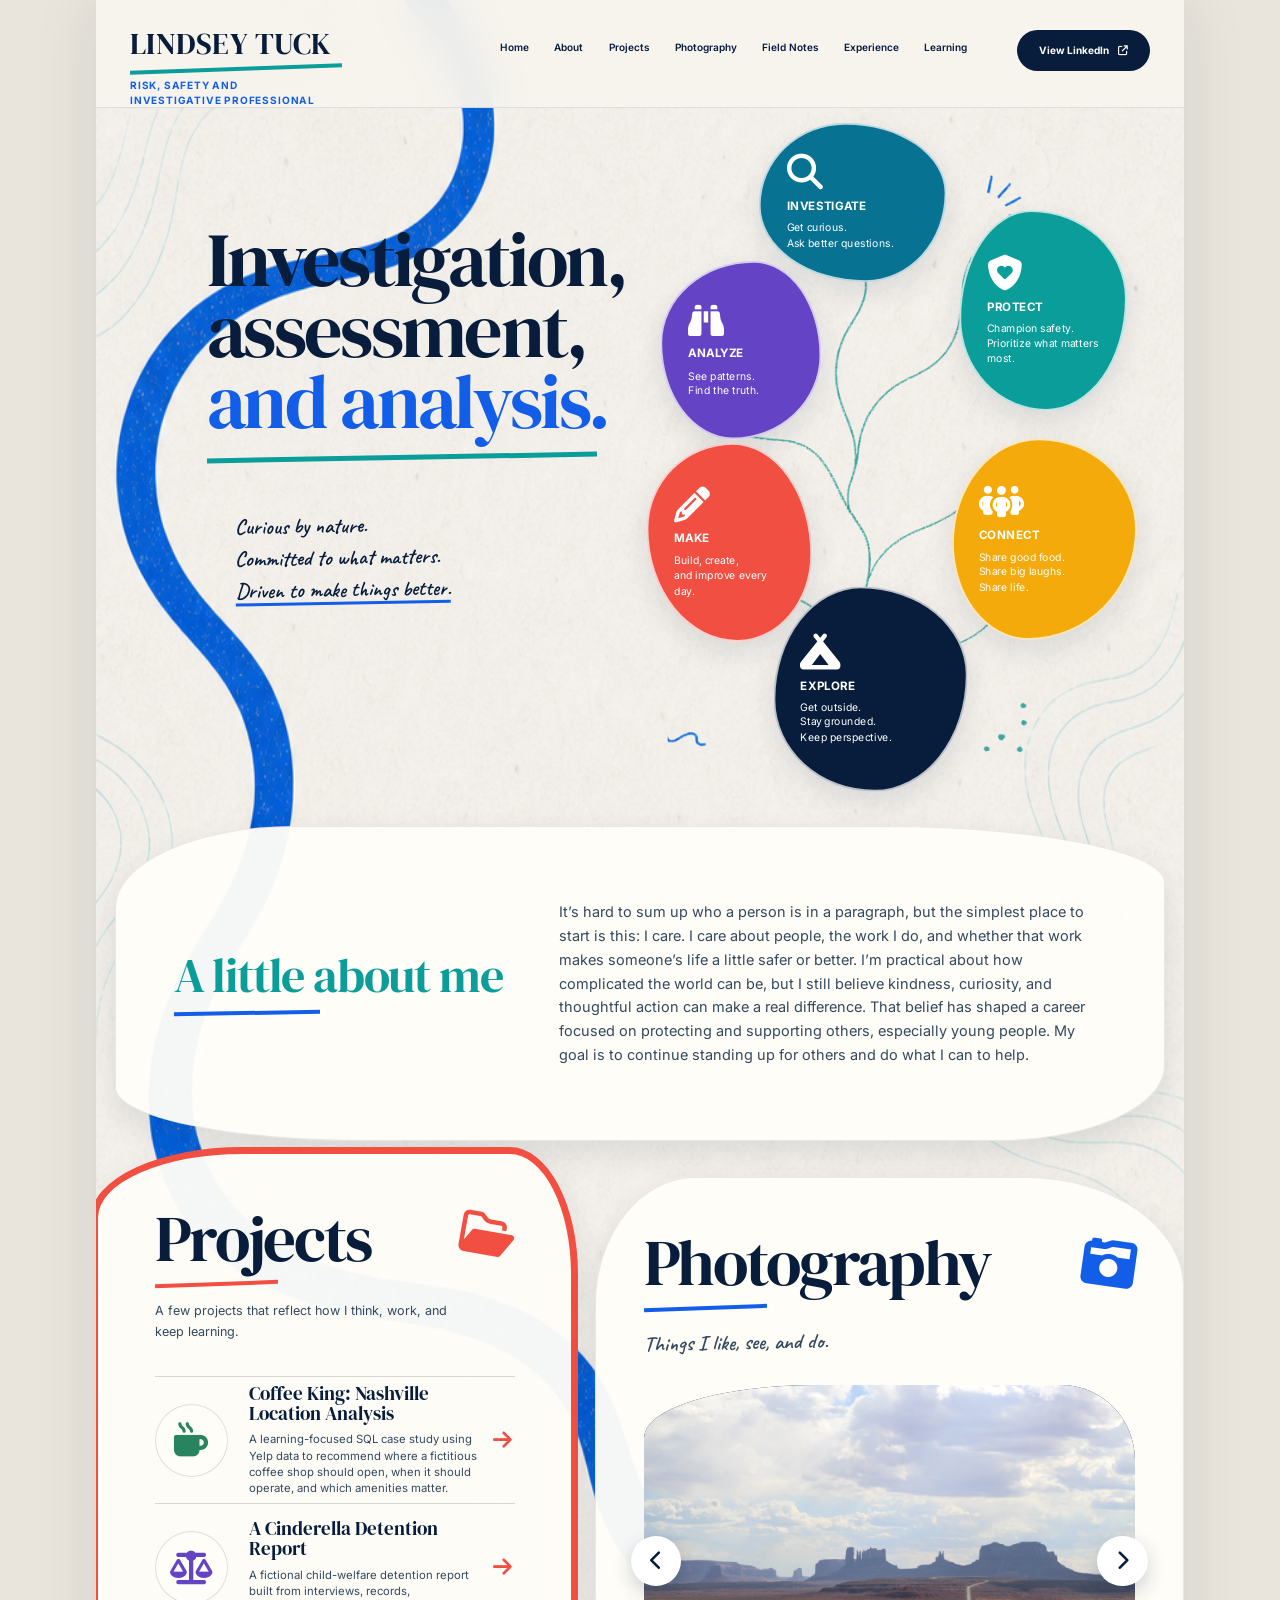
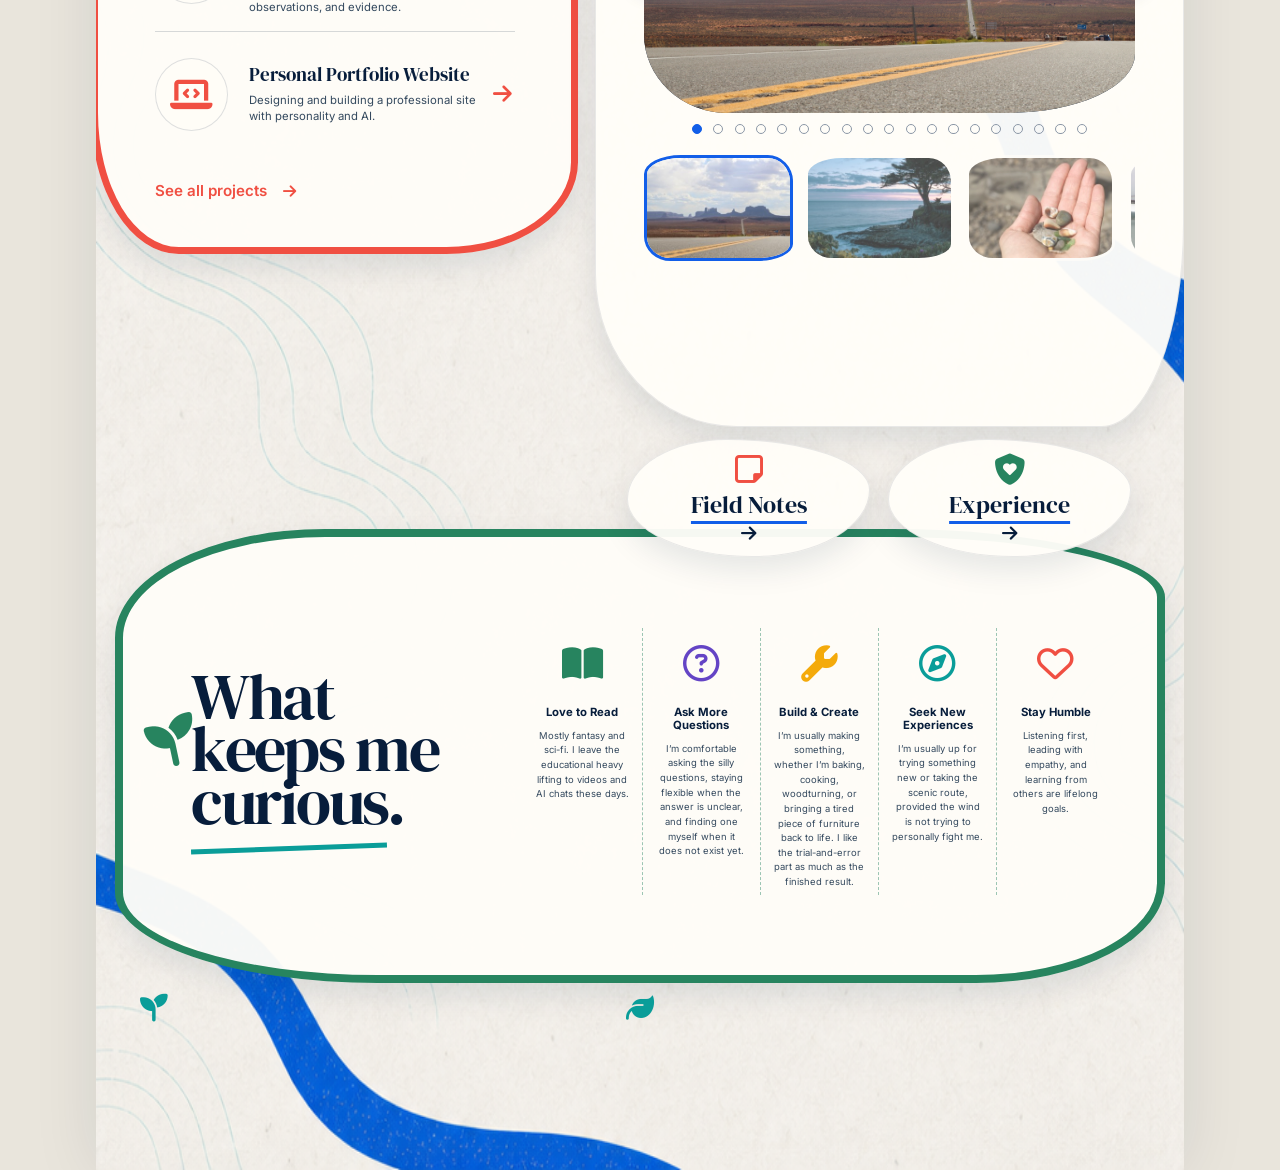
==== index.html @ 2c92e0b1 "Refine portfolio positioning and Coffee King case study" ====
<!doctype html>
<html lang="en">
  <head>
    <meta charset="UTF-8" />
    <meta name="viewport" content="width=device-width, initial-scale=1.0" />
    <meta
      name="description"
      content="Lindsey Tuck is a risk, safety, and investigative professional working where careful questions, human context, and practical problem solving meet."
    />
    <meta name="theme-color" content="#f7f4ed" />
    <title>Lindsey Tuck | Risk, Safety &amp; Investigation</title>
    <link rel="icon" href="assets/favicon.svg" type="image/svg+xml" />
    <link rel="preconnect" href="https://fonts.googleapis.com" />
    <link rel="preconnect" href="https://fonts.gstatic.com" crossorigin />
    <link
      href="https://fonts.googleapis.com/css2?family=Caveat:wght@500;600&amp;family=DM+Serif+Display:ital@0;1&amp;family=Inter:wght@400;500;600;700&amp;display=swap"
      rel="stylesheet"
    />
    <link
      rel="stylesheet"
      href="https://cdnjs.cloudflare.com/ajax/libs/font-awesome/6.7.2/css/all.min.css"
      referrerpolicy="no-referrer"
    />
    <link rel="stylesheet" href="styles.css?v=20260810-1" />
    <script src="articles.js?v=20260805-2" defer></script>
    <script src="script.js?v=20260805-2" defer></script>
  </head>
  <body>
    <a class="skip-link" href="#main-content">Skip to content</a>

    <div class="portfolio-canvas">
      <header class="site-header">
        <a class="brand" href="#top" aria-label="Lindsey Tuck, home">
          <span class="brand__name">Lindsey Tuck</span>
          <span class="brand__role">Risk, Safety and<br />Investigative Professional</span>
        </a>

        <button
          class="menu-toggle"
          type="button"
          aria-expanded="false"
          aria-controls="site-nav"
        >
          <span>Menu</span>
          <i class="fa-solid fa-bars" aria-hidden="true"></i>
        </button>

        <nav id="site-nav" class="site-nav" aria-label="Primary navigation">
          <a href="#top">Home</a>
          <a href="#about">About</a>
          <a href="#projects">Projects</a>
          <a href="#photography">Photography</a>
          <a href="field-notes.html">Field Notes</a>
          <a href="experience.html">Experience</a>
          <a href="#learning">Learning</a>
        </nav>

        <a
          class="linkedin-button linkedin-button--header"
          href="https://www.linkedin.com/in/lindsey-tuck"
          target="_blank"
          rel="noreferrer"
        >
          View LinkedIn
          <i class="fa-solid fa-arrow-up-right-from-square" aria-hidden="true"></i>
        </a>
      </header>

      <main id="main-content">
        <section id="top" class="hero" aria-labelledby="hero-title">
          <div class="hero__intro reveal">
            <h1 id="hero-title">
              Investigation,<br />
              assessment,<br />
              <span>and analysis.</span>
            </h1>
            <ul class="hero__notes" aria-label="How I work">
              <li>Curious by nature.</li>
              <li>Committed to what matters.</li>
              <li>Driven to make things better.</li>
            </ul>
          </div>

          <div class="skill-map" aria-label="How Lindsey approaches her work">
            <article class="skill-bubble skill-bubble--investigate">
              <i class="fa-solid fa-magnifying-glass" aria-hidden="true"></i>
              <div>
                <h2>Investigate</h2>
                <p>Get curious.<br />Ask better questions.</p>
              </div>
            </article>
            <article class="skill-bubble skill-bubble--analyze">
              <i class="fa-solid fa-binoculars" aria-hidden="true"></i>
              <div>
                <h2>Analyze</h2>
                <p>See patterns.<br />Find the truth.</p>
              </div>
            </article>
            <article class="skill-bubble skill-bubble--protect">
              <i class="fa-solid fa-shield-heart" aria-hidden="true"></i>
              <div>
                <h2>Protect</h2>
                <p>Champion safety.<br />Prioritize what matters most.</p>
              </div>
            </article>
            <article class="skill-bubble skill-bubble--make">
              <i class="fa-solid fa-pencil" aria-hidden="true"></i>
              <div>
                <h2>Make</h2>
                <p>Build, create,<br />and improve every day.</p>
              </div>
            </article>
            <article class="skill-bubble skill-bubble--connect">
              <i class="fa-solid fa-people-group" aria-hidden="true"></i>
              <div>
                <h2>Connect</h2>
                <p>Share good food.<br />Share big laughs.<br />Share life.</p>
              </div>
            </article>
            <article class="skill-bubble skill-bubble--explore">
              <i class="fa-solid fa-campground" aria-hidden="true"></i>
              <div>
                <h2>Explore</h2>
                <p>Get outside.<br />Stay grounded.<br />Keep perspective.</p>
              </div>
            </article>
          </div>
        </section>

        <section id="about" class="paper-card about-card reveal" aria-labelledby="about-title">
          <div class="about-card__heading">
            <h2 id="about-title">A little about me</h2>
          </div>
          <div class="about-card__copy">
            <p>
              It’s hard to sum up who a person is in a paragraph, but the simplest
              place to start is this: I care. I care about people, the work I
              do, and whether that work makes someone’s life a little safer or better.
              I’m practical about how complicated the world can be, but I still
              believe kindness, curiosity, and thoughtful action can make a real
              difference. That belief has shaped a career focused on protecting and
              supporting others, especially young people. My goal is to continue
              standing up for others and do what I can to help.
            </p>
          </div>
        </section>

        <section class="content-current" aria-label="Selected work and interests">
          <article id="projects" class="paper-card field-notes reveal">
            <div class="section-heading section-heading--notes">
              <div>
                <h2><a class="section-heading__link" href="projects.html">Projects</a></h2>
                <p>A few projects that reflect how I think, work, and keep learning.</p>
              </div>
              <i class="fa-regular fa-folder-open" aria-hidden="true"></i>
            </div>
            <div id="article-list" class="article-list" aria-live="polite"></div>
            <div id="article-empty" class="article-empty">
              <p>The first project is taking shape.</p>
            </div>
            <a class="field-notes__link field-notes__link--projects" href="projects.html">
              See all projects
              <i class="fa-solid fa-arrow-right" aria-hidden="true"></i>
            </a>
          </article>

          <article id="photography" class="paper-card photography reveal">
            <div class="section-heading section-heading--photo">
              <div>
                <h2>Photography</h2>
                <p>Things I like, see, and do.</p>
              </div>
              <i class="fa-solid fa-camera-retro" aria-hidden="true"></i>
            </div>

            <div class="carousel" aria-label="Photography carousel">
              <div class="carousel__viewport">
                <figure class="carousel__slide is-active">
                  <img
                    class="photo-tone"
                    src="assets/photo-monument-valley-road.jpg"
                    data-thumbnail="assets/thumbnails/photo-monument-valley-road.jpg"
                    alt="A highway stretching toward the rock formations of Monument Valley"
                    width="2400"
                    height="1600"
                    loading="lazy"
                    decoding="async"
                  />
                  <figcaption>The long way toward Monument Valley.</figcaption>
                </figure>
                <figure class="carousel__slide">
                  <img
                    class="photo-tone"
                    data-src="assets/photo-coastal-tree-twilight.jpg"
                    data-thumbnail="assets/thumbnails/photo-coastal-tree-twilight.jpg"
                    alt="A windswept tree above the ocean at twilight"
                    width="2114"
                    height="1409"
                    loading="lazy"
                    decoding="async"
                  />
                  <figcaption>Twilight doing the most.</figcaption>
                </figure>
                <figure class="carousel__slide">
                  <img
                    class="photo-tone"
                    data-src="assets/photo-beach-finds.jpg"
                    data-thumbnail="assets/thumbnails/photo-beach-finds.jpg"
                    alt="A hand holding small shells, smooth stones, and green sea glass"
                    width="2400"
                    height="1599"
                    loading="lazy"
                    decoding="async"
                  />
                  <figcaption>Small things worth bringing home.</figcaption>
                </figure>
                <figure class="carousel__slide">
                  <img
                    class="photo-tone"
                    data-src="assets/photo-golden-gate-swing.jpg"
                    data-thumbnail="assets/thumbnails/photo-golden-gate-swing.jpg"
                    alt="A person on a rope swing in front of the Golden Gate Bridge in the fog"
                    width="4752"
                    height="3168"
                    loading="lazy"
                    decoding="async"
                  />
                  <figcaption>A swing with a very good view.</figcaption>
                </figure>
                <figure class="carousel__slide">
                  <img
                    class="photo-tone"
                    data-src="assets/photo-strawberry-harvest.jpg"
                    data-thumbnail="assets/thumbnails/photo-strawberry-harvest.jpg"
                    alt="A person holding a full box of freshly picked red strawberries"
                    width="2400"
                    height="1600"
                    loading="lazy"
                    decoding="async"
                  />
                  <figcaption>A very good day for strawberries.</figcaption>
                </figure>
                <figure class="carousel__slide">
                  <img
                    class="photo-tone"
                    data-src="assets/photo-sunset-coastal-arch.jpg"
                    data-thumbnail="assets/thumbnails/photo-sunset-coastal-arch.jpg"
                    alt="A rocky arch on the coast silhouetted against a peach sunset"
                    width="1848"
                    height="1478"
                    loading="lazy"
                    decoding="async"
                  />
                  <figcaption>Last light at the edge of the water.</figcaption>
                </figure>
                <figure class="carousel__slide">
                  <img
                    class="photo-tone"
                    data-src="assets/photo-bryce-canyon.jpg"
                    data-thumbnail="assets/thumbnails/photo-bryce-canyon.jpg"
                    alt="A wide view across the layered hoodoos of Bryce Canyon"
                    width="2400"
                    height="1600"
                    loading="lazy"
                    decoding="async"
                  />
                  <figcaption>A landscape shaped one layer at a time.</figcaption>
                </figure>
                <figure class="carousel__slide">
                  <img
                    class="photo-tone"
                    data-src="assets/photo-glowing-pebbled-shore.jpg"
                    data-thumbnail="assets/thumbnails/photo-glowing-pebbled-shore.jpg"
                    alt="Pebbles reflecting warm light below a rolling ocean wave"
                    width="3224"
                    height="2149"
                    loading="lazy"
                    decoding="async"
                  />
                  <figcaption>Small details, good light.</figcaption>
                </figure>
                <figure class="carousel__slide">
                  <img
                    class="photo-tone"
                    data-src="assets/photo-ocean-swing.jpg"
                    data-thumbnail="assets/thumbnails/photo-ocean-swing.jpg"
                    alt="A colorful swing frame standing at the edge of a beach below rolling waves"
                    width="2400"
                    height="1599"
                    loading="lazy"
                    decoding="async"
                  />
                  <figcaption>Unexpected color at the water’s edge.</figcaption>
                </figure>
                <figure class="carousel__slide">
                  <img
                    class="photo-tone photo-tone--sunset"
                    data-src="assets/photo-moonlit-joshua-trees.jpg"
                    data-thumbnail="assets/thumbnails/photo-moonlit-joshua-trees.jpg"
                    alt="A full moon above Joshua trees in a purple evening sky"
                    width="2592"
                    height="1728"
                    loading="lazy"
                    decoding="async"
                  />
                  <figcaption>Moonrise in Joshua Tree.</figcaption>
                </figure>
                <figure class="carousel__slide">
                  <img
                    class="photo-tone photo-tone--sunset"
                    data-src="assets/photo-golden-gate-sunset.jpg"
                    data-thumbnail="assets/thumbnails/photo-golden-gate-sunset.jpg"
                    alt="The Golden Gate Bridge at sunset, framed by dark tree silhouettes"
                    width="2400"
                    height="1834"
                    loading="lazy"
                    decoding="async"
                  />
                  <figcaption>Golden light over the Bay.</figcaption>
                </figure>
                <figure class="carousel__slide">
                  <img
                    class="photo-tone"
                    data-src="assets/photo-joshua-tree-blue-sky.jpg"
                    data-thumbnail="assets/thumbnails/photo-joshua-tree-blue-sky.jpg"
                    alt="Joshua trees against a bright blue desert sky"
                    width="3593"
                    height="2695"
                    loading="lazy"
                    decoding="async"
                  />
                  <figcaption>Blue sky, crooked trees.</figcaption>
                </figure>
                <figure class="carousel__slide">
                  <img
                    class="photo-tone"
                    data-src="assets/photo-monument-valley-wildflowers.jpg"
                    data-thumbnail="assets/thumbnails/photo-monument-valley-wildflowers.jpg"
                    alt="Monument Valley rock formations framed by soft-focus wildflowers"
                    width="2400"
                    height="1600"
                    loading="lazy"
                    decoding="async"
                  />
                  <figcaption>A familiar view through a softer frame.</figcaption>
                </figure>
                <figure class="carousel__slide">
                  <img
                    class="photo-tone"
                    data-src="assets/photo-colorful-camp-interior.jpg"
                    data-thumbnail="assets/thumbnails/photo-colorful-camp-interior.jpg"
                    alt="A colorful camp interior with a bright red door, flowers, and painted furniture"
                    width="2592"
                    height="1728"
                    loading="lazy"
                    decoding="async"
                  />
                  <figcaption>Every room deserves a red door.</figcaption>
                </figure>
                <figure class="carousel__slide">
                  <img
                    class="photo-tone"
                    data-src="assets/photo-bryce-horseback.jpg"
                    data-thumbnail="assets/thumbnails/photo-bryce-horseback.jpg"
                    alt="Two riders on horseback traveling through Bryce Canyon"
                    width="3456"
                    height="2304"
                    loading="lazy"
                    decoding="async"
                  />
                  <figcaption>Taking the scenic route.</figcaption>
                </figure>
                <figure class="carousel__slide">
                  <img
                    class="photo-tone"
                    data-src="assets/photo-live-a-great-story.jpg"
                    data-thumbnail="assets/thumbnails/photo-live-a-great-story.jpg"
                    alt="A sign that reads Live a Great Story with colorful stacked sculptures in the distance"
                    width="3456"
                    height="2304"
                    loading="lazy"
                    decoding="async"
                  />
                  <figcaption>A gentle reminder.</figcaption>
                </figure>
                <figure class="carousel__slide">
                  <img
                    class="photo-tone"
                    data-src="assets/photo-quiet-coastal-cliffs.jpg"
                    data-thumbnail="assets/thumbnails/photo-quiet-coastal-cliffs.jpg"
                    alt="A weathered coastal cliff with a distant headland and beach"
                    width="3456"
                    height="2304"
                    loading="lazy"
                    decoding="async"
                  />
                  <figcaption>Somewhere past the next bend.</figcaption>
                </figure>
                <figure class="carousel__slide">
                  <img
                    class="photo-tone photo-tone--sunset"
                    data-src="assets/photo-sunlit-cholla.jpg"
                    data-thumbnail="assets/thumbnails/photo-sunlit-cholla.jpg"
                    alt="Cholla cacti glowing orange in the last desert light"
                    width="3456"
                    height="2304"
                    loading="lazy"
                    decoding="async"
                  />
                  <figcaption>Desert glow.</figcaption>
                </figure>
                <figure class="carousel__slide">
                  <img
                    class="photo-tone"
                    data-src="assets/photo-desert-lake-overlook.jpg"
                    data-thumbnail="assets/thumbnails/photo-desert-lake-overlook.jpg"
                    alt="A person looking out from a red desert shoreline over a calm lake"
                    width="3255"
                    height="2170"
                    loading="lazy"
                    decoding="async"
                  />
                  <figcaption>A little room to think.</figcaption>
                </figure>
              </div>
              <button
                class="carousel__button carousel__button--previous"
                type="button"
                aria-label="Previous photograph"
              >
                <i class="fa-solid fa-chevron-left" aria-hidden="true"></i>
              </button>
              <button
                class="carousel__button carousel__button--next"
                type="button"
                aria-label="Next photograph"
              >
                <i class="fa-solid fa-chevron-right" aria-hidden="true"></i>
              </button>
              <div class="carousel__dots" aria-label="Choose a photograph"></div>
              <div class="carousel__thumbs" aria-label="Photography previews"></div>
            </div>
          </article>

          <div class="quick-links reveal">
            <a id="field-notes" class="quick-card quick-card--projects" href="field-notes.html">
              <i class="fa-regular fa-note-sticky" aria-hidden="true"></i>
              <span>Field Notes</span>
              <i class="fa-solid fa-arrow-right" aria-hidden="true"></i>
            </a>
            <a id="experience" class="quick-card quick-card--capabilities" href="experience.html">
              <i class="fa-solid fa-shield-heart" aria-hidden="true"></i>
              <span>Experience</span>
              <i class="fa-solid fa-arrow-right" aria-hidden="true"></i>
            </a>
          </div>

        </section>

        <section id="learning" class="paper-card learning reveal" aria-labelledby="learning-title">
          <div class="learning__title">
            <i class="fa-solid fa-seedling" aria-hidden="true"></i>
            <h2 id="learning-title">What<br />keeps me<br />curious.</h2>
          </div>
          <div class="learning__items">
            <article>
            <i class="fa-solid fa-book-open" aria-hidden="true"></i>
            <h3>Love to Read</h3>
            <p>Mostly fantasy and sci-fi. I leave the educational heavy lifting to videos and AI chats these days.</p>
            </article>
            <article>
            <i class="fa-regular fa-circle-question" aria-hidden="true"></i>
            <h3>Ask More Questions</h3>
            <p>I’m comfortable asking the silly questions, staying flexible when the answer is unclear, and finding one myself when it does not exist yet.</p>
            </article>
            <article>
            <i class="fa-solid fa-wrench" aria-hidden="true"></i>
            <h3>Build &amp; Create</h3>
            <p>I’m usually making something, whether I’m baking, cooking, woodturning, or bringing a tired piece of furniture back to life. I like the trial-and-error part as much as the finished result.</p>
            </article>
            <article>
            <i class="fa-regular fa-compass" aria-hidden="true"></i>
            <h3>Seek New Experiences</h3>
            <p>I’m usually up for trying something new or taking the scenic route, provided the wind is not trying to personally fight me.</p>
            </article>
            <article>
            <i class="fa-regular fa-heart" aria-hidden="true"></i>
            <h3>Stay Humble</h3>
            <p>Listening first, leading with empathy, and learning from others are lifelong goals.</p>
            </article>
          </div>
        </section>

      </main>

      <footer class="site-footer">
        <span aria-hidden="true"><i class="fa-solid fa-seedling"></i></span>
        <nav aria-label="Footer navigation">
          <a href="#top">Home</a>
          <a href="field-notes.html">Field Notes</a>
          <a href="#photography">Photography</a>
          <a href="assets/resume-lindsey-tuck.pdf" target="_blank" rel="noreferrer">Résumé</a>
        </nav>
        <span aria-hidden="true"><i class="fa-solid fa-leaf"></i></span>
      </footer>
    </div>
  </body>
</html>
---- styles.css ----
:root {
  --ivory: #f7f4ed;
  --paper: rgba(255, 253, 248, 0.96);
  --ink: #071d3b;
  --muted: #34495e;
  --blue: #125ee8;
  --teal: #0a9d99;
  --green: #27845f;
  --coral: #f04f42;
  --marigold: #f4aa0b;
  --violet: #6444c5;
  --line: rgba(7, 29, 59, 0.16);
  --display: "DM Serif Display", Georgia, serif;
  --sans: "Inter", "Helvetica Neue", sans-serif;
  --hand: "Caveat", "Bradley Hand", cursive;
  --shadow: 0 10px 24px rgba(13, 38, 66, 0.1);
}

* {
  box-sizing: border-box;
}

html {
  scroll-behavior: smooth;
}

body {
  margin: 0;
  background: #e9e5dc;
  color: var(--ink);
  font-family: var(--sans);
  line-height: 1.45;
}

a {
  color: inherit;
  text-decoration-thickness: 1.5px;
  text-underline-offset: 0.28em;
}

button,
a {
  -webkit-tap-highlight-color: transparent;
}

button {
  font: inherit;
}

img {
  display: block;
  max-width: 100%;
}

.skip-link {
  position: fixed;
  top: 0.75rem;
  left: 0.75rem;
  z-index: 1000;
  padding: 0.7rem 1rem;
  background: var(--ink);
  color: white;
  transform: translateY(-160%);
}

.skip-link:focus {
  transform: translateY(0);
}

.portfolio-canvas {
  position: relative;
  width: min(100%, 864px);
  min-height: 2200px;
  height: auto;
  margin: 0 auto;
  overflow: clip;
  background-color: var(--ivory);
  background-image: url("assets/site-water-background.png");
  background-position: center top;
  background-repeat: no-repeat;
  background-size: 100% 100%;
  box-shadow: 0 0 48px rgba(7, 29, 59, 0.1);
  zoom: var(--canvas-zoom, 1);
}

.site-header {
  position: sticky;
  top: 0;
  z-index: 100;
  display: grid;
  height: 86px;
  grid-template-columns: 255px 1fr 106px;
  align-items: start;
  gap: 10px;
  padding: 24px 27px 0;
  border-bottom: 1px solid rgba(8, 35, 69, 0.1);
  background: rgba(247, 244, 237, 0.94);
  -webkit-backdrop-filter: blur(14px);
  backdrop-filter: blur(14px);
}

section[id],
article[id] {
  scroll-margin-top: 98px;
}

.brand {
  width: fit-content;
  text-decoration: none;
}

.brand__name {
  display: block;
  font-family: var(--display);
  font-size: 24px;
  letter-spacing: 0.015em;
  line-height: 0.92;
  text-transform: uppercase;
}

.brand__name::after {
  display: block;
  width: 168px;
  height: 3px;
  margin-top: 7px;
  background: var(--teal);
  content: "";
  transform: rotate(-2deg);
}

.brand__role {
  display: block;
  margin-top: 6px;
  color: var(--blue);
  font-size: 8px;
  font-weight: 700;
  letter-spacing: 0.08em;
  line-height: 1.5;
  text-transform: uppercase;
}

.site-nav {
  display: flex;
  justify-content: center;
  gap: 20px;
  padding-top: 8px;
}

.site-nav a {
  position: relative;
  font-size: 8px;
  font-weight: 600;
  text-decoration: none;
  white-space: nowrap;
}

.linkedin-button {
  display: inline-flex;
  min-height: 32px;
  align-items: center;
  justify-content: center;
  gap: 7px;
  padding: 8px 12px;
  border-radius: 999px;
  background: var(--ink);
  color: white;
  font-size: 8px;
  font-weight: 700;
  text-decoration: none;
  white-space: nowrap;
}

.linkedin-button:hover,
.linkedin-button:focus-visible {
  background: var(--blue);
}

.menu-toggle {
  display: none;
  align-items: center;
  gap: 0.55rem;
  border: 0;
  background: transparent;
  color: var(--ink);
  cursor: pointer;
  font-weight: 700;
}

.hero {
  display: grid;
  height: 570px;
  grid-template-columns: 340px 1fr;
  gap: 10px;
  padding: 0 35px 0 88px;
}

.hero__intro {
  padding-top: 92px;
}

.hero h1,
.section-heading h2,
.learning h2 {
  margin: 0;
  font-family: var(--display);
  font-weight: 400;
  letter-spacing: -0.035em;
}

.hero h1 {
  font-size: 60px;
  line-height: 0.94;
}

.hero h1 span {
  color: var(--blue);
}

.hero h1::after {
  display: block;
  width: 310px;
  height: 4px;
  margin-top: 14px;
  background: var(--teal);
  content: "";
  transform: rotate(-1deg);
}

.hero__notes {
  margin: 38px 0 0 22px;
  padding: 0;
  font-family: var(--hand);
  font-size: 17px;
  font-weight: 600;
  line-height: 1.5;
  list-style: none;
  transform: rotate(-1deg);
}

.hero__notes li:last-child {
  text-decoration: underline;
  text-decoration-color: var(--blue);
  text-decoration-thickness: 2px;
  text-underline-offset: 0.25em;
}

.skill-map {
  --connector-position: -55px 0;
  --connector-size: 390px 557px;
  position: relative;
  top: 28px;
  height: 560px;
  transform: scale(0.92);
  transform-origin: center top;
}

.skill-map::before {
  position: absolute;
  z-index: 0;
  inset: 0;
  background-image: url("assets/skill-connectors-investigate-transparent.png");
  background-position: var(--connector-position);
  background-repeat: no-repeat;
  background-size: var(--connector-size);
  content: "";
  pointer-events: none;
}

.skill-bubble {
  position: absolute;
  z-index: 1;
  display: flex;
  flex-direction: column;
  justify-content: center;
  padding: 22px;
  border: 2px solid rgba(255, 255, 255, 0.72);
  box-shadow: var(--shadow);
  color: white;
  transition: transform 180ms ease;
}

.skill-bubble:hover {
  z-index: 4;
  transform: translateY(-4px);
}

.skill-bubble i {
  margin-bottom: 7px;
  font-size: 31px;
}

.skill-bubble h2 {
  margin: 0;
  font-size: 10px;
  font-weight: 700;
  letter-spacing: 0.02em;
  text-transform: uppercase;
}

.skill-bubble p {
  margin: 5px 0 0;
  font-size: 9px;
  line-height: 1.45;
}

.skill-bubble--investigate {
  top: -18px;
  left: 79px;
  width: 162px;
  height: 137px;
  border-radius: 46% 54% 43% 57% / 52% 44% 56% 48%;
  background: #087292;
}

.skill-bubble--analyze {
  top: 101px;
  left: -6px;
  width: 139px;
  height: 154px;
  border-radius: 58% 42% 55% 45% / 46% 53% 47% 54%;
  background: var(--violet);
}

.skill-bubble--protect {
  top: 57px;
  right: -5px;
  width: 144px;
  height: 173px;
  border-radius: 43% 57% 48% 52% / 54% 44% 56% 46%;
  background: var(--teal);
}

.skill-bubble--make {
  top: 258px;
  left: -18px;
  width: 143px;
  height: 172px;
  border-radius: 52% 48% 45% 55% / 43% 56% 44% 57%;
  background: var(--coral);
}

.skill-bubble--connect {
  top: 254px;
  right: -14px;
  width: 160px;
  height: 174px;
  border-radius: 47% 53% 59% 41% / 52% 45% 55% 48%;
  background: var(--marigold);
}

.skill-bubble--explore {
  bottom: 1px;
  left: 91px;
  width: 168px;
  height: 177px;
  border-radius: 45% 55% 48% 52% / 55% 43% 57% 45%;
  background: var(--ink);
}

.about-card {
  display: grid;
  width: 834px;
  min-height: 250px;
  grid-template-columns: 270px 1fr;
  align-items: center;
  gap: 36px;
  margin: 0 auto 20px;
  padding: 26px 46px;
  border: 5px solid var(--teal);
  border-radius: 17% 27% 16% 24% / 26% 18% 24% 17%;
}

.about-card h2 {
  margin: 0;
  color: var(--teal);
  font-family: var(--display);
  font-size: 38px;
  font-weight: 400;
  letter-spacing: -0.025em;
  line-height: 0.98;
}

.about-card h2::after {
  display: block;
  width: 116px;
  height: 3px;
  margin-top: 10px;
  background: var(--blue);
  content: "";
  transform: rotate(-1deg);
}

.about-card__copy p {
  margin: 0;
  color: var(--muted);
  font-size: 11.5px;
  line-height: 1.65;
}

.about-card__copy p + p {
  margin-top: 10px;
}

.content-current {
  position: relative;
  height: 765px;
}

.paper-card {
  border: 1px solid rgba(7, 29, 59, 0.09);
  background: var(--paper);
  box-shadow: var(--shadow);
}

.field-notes {
  position: absolute;
  top: -15px;
  left: -4px;
  width: 387px;
  height: auto;
  padding: 42px 45px 34px;
  border: 6px solid var(--coral);
  border-radius: 31% 14% 27% 18% / 10% 18% 13% 20%;
}

.photography {
  position: absolute;
  top: 9px;
  right: 0;
  width: 468px;
  height: 675px;
  padding: 42px 38px 28px;
  border-radius: 17% 27% 14% 24% / 15% 13% 24% 18%;
}

.section-heading h2 {
  font-size: 52px;
  line-height: 0.95;
}

.section-heading h2::after {
  display: block;
  width: 98px;
  height: 3px;
  margin-top: 10px;
  background: var(--coral);
  content: "";
  transform: rotate(-2deg);
}

.section-heading p {
  margin: 12px 0 0;
  color: var(--muted);
  font-size: 10px;
  line-height: 1.65;
}

.section-heading--photo {
  display: flex;
  align-items: flex-start;
  justify-content: space-between;
}

.section-heading--photo p {
  font-family: var(--hand);
  font-size: 17px;
  font-weight: 600;
  line-height: 1.5;
  transform: rotate(-1deg);
}

.section-heading--notes {
  display: flex;
  align-items: flex-start;
  justify-content: space-between;
}

.section-heading--notes > i {
  margin-top: 3px;
  color: var(--coral);
  font-size: 38px;
  transform: rotate(10deg);
}

.section-heading__link {
  color: inherit;
  text-decoration: none;
}

.section-heading__link:hover,
.section-heading__link:focus-visible {
  color: var(--coral);
  text-decoration: underline;
  text-decoration-thickness: 3px;
  text-underline-offset: 7px;
}

.section-heading--photo h2::after {
  background: var(--blue);
}

.section-heading--photo > i {
  margin-top: 5px;
  color: var(--blue);
  font-size: 42px;
  transform: rotate(8deg);
}

.article-list {
  margin-top: 27px;
}

.article-row {
  display: grid;
  min-height: 101px;
  grid-template-columns: 63px 1fr 17px;
  align-items: center;
  gap: 12px;
  border-top: 1px solid var(--line);
}

.article-row__icon {
  display: grid;
  width: 58px;
  height: 58px;
  place-items: center;
  border: 1px solid rgba(7, 29, 59, 0.13);
  border-radius: 50%;
  background: rgba(255, 253, 248, 0.78);
  color: var(--green);
  font-size: 27px;
}

.article-row:nth-child(2) .article-row__icon {
  color: var(--violet);
}

.article-row:nth-child(3) .article-row__icon {
  color: var(--coral);
}

.article-row:nth-child(4) .article-row__icon {
  color: var(--marigold);
}

.article-row h3 {
  margin: 0;
  font-family: var(--display);
  font-size: 15px;
  font-weight: 400;
  line-height: 1.05;
}

.article-row__title-link {
  color: inherit;
  text-decoration: none;
  text-decoration-thickness: 2px;
  text-underline-offset: 4px;
}

.article-row__title-link:hover,
.article-row__title-link:focus-visible {
  color: var(--coral);
  text-decoration: underline;
}

.article-row__title-link:focus-visible {
  outline: 2px solid var(--blue);
  outline-offset: 4px;
}

.article-row__body p {
  margin: 6px 0 0;
  color: var(--muted);
  font-size: 9px;
  line-height: 1.45;
}

.article-row__link {
  color: var(--coral);
  font-size: 17px;
  text-decoration: none;
}

.article-empty[hidden] {
  display: none;
}

.article-empty {
  margin-top: 1rem;
  color: var(--muted);
  font-size: 10px;
}

.field-notes__link {
  display: inline-flex;
  align-items: center;
  gap: 13px;
  margin-top: 12px;
  color: var(--coral);
  font-size: 12px;
  font-weight: 600;
  text-decoration: none;
}

.field-notes__link--projects {
  margin-top: 18px;
}

.carousel {
  position: relative;
  max-width: 860px;
  margin: 22px auto 0;
}

.carousel__viewport {
  position: relative;
  aspect-ratio: 3 / 2;
  overflow: hidden;
  border-radius: 35% 15% 26% 17% / 16% 23% 18% 24%;
  background: var(--ink);
}

.carousel__slide {
  position: absolute;
  inset: 0;
  margin: 0;
  opacity: 0;
  pointer-events: none;
  transition: opacity 260ms ease;
}

.carousel__slide.is-active {
  opacity: 1;
  pointer-events: auto;
}

.carousel__slide img {
  width: 100%;
  height: 100%;
  object-fit: cover;
}

.carousel__slide .photo-tone,
.carousel__thumb .photo-tone {
  filter: saturate(0.92) contrast(1.04) brightness(1.02);
}

.carousel__slide .photo-tone--sunset,
.carousel__thumb .photo-tone--sunset {
  filter: saturate(0.86) contrast(1.03) brightness(1.07);
}

.carousel__slide figcaption {
  position: absolute;
  width: 1px;
  height: 1px;
  padding: 0;
  overflow: hidden;
  clip: rect(0, 0, 0, 0);
  white-space: nowrap;
  border: 0;
}

.carousel__button {
  position: absolute;
  top: 120px;
  z-index: 3;
  display: grid;
  width: 40px;
  height: 40px;
  place-items: center;
  border: 0;
  border-radius: 50%;
  background: white;
  box-shadow: 0 6px 16px rgba(7, 29, 59, 0.2);
  color: var(--ink);
  cursor: pointer;
}

.carousel__button--previous {
  left: -10px;
}

.carousel__button--next {
  right: -10px;
}

.carousel__dots {
  display: flex;
  justify-content: center;
  gap: 9px;
  margin-top: 9px;
}

.carousel__dot {
  width: 8px;
  height: 8px;
  padding: 0;
  border: 1px solid #8c98a7;
  border-radius: 50%;
  background: transparent;
  cursor: pointer;
}

.carousel__dot.is-active {
  border-color: var(--blue);
  background: var(--blue);
}

.carousel__thumbs {
  display: grid;
  grid-auto-flow: column;
  grid-auto-columns: minmax(118px, 1fr);
  grid-template-columns: none;
  gap: 10px;
  margin-top: 15px;
  padding: 2px 2px 9px;
  overflow-x: auto;
  overscroll-behavior-inline: contain;
  scroll-snap-type: inline mandatory;
  scrollbar-color: rgba(10, 40, 73, 0.28) transparent;
  scrollbar-width: thin;
}

.carousel__thumb {
  height: 84px;
  padding: 0;
  overflow: hidden;
  scroll-snap-align: start;
  border: 3px solid transparent;
  border-radius: 25% 17% 24% 18% / 18% 25% 16% 23%;
  background: var(--paper);
  cursor: pointer;
  opacity: 0.72;
  transition:
    opacity 180ms ease,
    border-color 180ms ease,
    transform 180ms ease;
}

.carousel__thumb:hover,
.carousel__thumb:focus-visible {
  opacity: 1;
  transform: translateY(-2px);
}

.carousel__thumb.is-active {
  opacity: 1;
  border-color: var(--blue);
}

.carousel__thumb img {
  width: 100%;
  height: 100%;
  object-fit: cover;
}

.quick-links {
  position: absolute;
  right: 42px;
  bottom: -22px;
  display: grid;
  width: 400px;
  grid-template-columns: 1fr 1fr;
  gap: 14px;
}

.quick-card {
  display: grid;
  height: 94px;
  place-items: center;
  align-content: center;
  gap: 2px;
  border: 1px solid rgba(7, 29, 59, 0.09);
  border-radius: 41% 59% 48% 52% / 51% 43% 57% 49%;
  background: var(--paper);
  box-shadow: var(--shadow);
  color: var(--ink);
  font-family: var(--display);
  font-size: 19px;
  text-decoration: none;
}

.quick-card > i:first-child {
  color: var(--coral);
  font-size: 25px;
}

.quick-card > i:last-child {
  font-size: 14px;
}

.quick-card--capabilities > i:first-child {
  color: var(--green);
}

.quick-card span {
  text-decoration: underline;
  text-decoration-color: var(--blue);
  text-decoration-thickness: 2px;
  text-underline-offset: 6px;
}

.learning {
  display: grid;
  width: 834px;
  min-height: 360px;
  height: auto;
  grid-template-columns: 260px 1fr;
  align-items: center;
  gap: 4px;
  margin: 0 auto;
  padding: 36px 34px 28px 54px;
  border: 7px solid var(--green);
  border-radius: 20% 26% 18% 25% / 24% 15% 22% 20%;
}

.learning__title {
  position: relative;
}

.learning__title > i {
  position: absolute;
  top: 36px;
  left: -35px;
  color: var(--green);
  font-size: 40px;
  transform: rotate(-12deg);
}

.learning__title h2 {
  font-size: 51px;
  line-height: 0.82;
}

.learning__title h2::after {
  display: block;
  width: 156px;
  height: 4px;
  margin-top: 14px;
  background: var(--teal);
  content: "";
  transform: rotate(-2deg);
}

.learning__items {
  display: grid;
  grid-template-columns: repeat(5, 1fr);
}

.learning__items article {
  min-height: 165px;
  padding: 4px 10px;
  border-left: 1px dashed rgba(39, 132, 95, 0.45);
  text-align: center;
}

.learning__items article:first-child {
  border-left: 0;
}

.learning__items i {
  display: grid;
  width: 48px;
  height: 48px;
  margin: 0 auto 10px;
  place-items: center;
  color: var(--green);
  font-size: 29px;
}

.learning__items article:nth-child(2) i {
  color: var(--violet);
}

.learning__items article:nth-child(3) i {
  color: var(--marigold);
}

.learning__items article:nth-child(4) i {
  color: var(--teal);
}

.learning__items article:nth-child(5) i {
  color: var(--coral);
}

.learning__items h3 {
  margin: 0;
  font-size: 9px;
  line-height: 1.15;
}

.learning__items p {
  margin: 8px 0 0;
  color: var(--muted);
  font-size: 7.5px;
  line-height: 1.55;
}

.site-footer {
  display: grid;
  height: 40px;
  grid-template-columns: 1fr auto 1fr;
  align-items: center;
  padding: 0 35px;
  color: var(--teal);
}

.site-footer > span:last-child {
  justify-self: end;
}

.site-footer > span {
  font-size: 22px;
}

.site-footer nav {
  display: none;
  gap: 18px;
  color: var(--ink);
  font-size: 8px;
}

.site-footer nav a {
  text-decoration: none;
}

.reveal {
  opacity: 1;
  transform: none;
}

.reveal.is-visible {
  opacity: 1;
  transform: none;
}

.sr-only {
  position: absolute;
  width: 1px;
  height: 1px;
  padding: 0;
  overflow: hidden;
  clip: rect(0, 0, 0, 0);
  white-space: nowrap;
  border: 0;
}

:focus-visible {
  outline: 3px solid var(--marigold);
  outline-offset: 3px;
}

@media (max-width: 760px) {
  body {
    background: var(--ivory);
  }

  .portfolio-canvas {
    width: 100%;
    height: auto;
    min-height: 100vh;
    overflow: visible;
    background-size: auto 2031px;
  }

  .site-header {
    position: sticky;
    top: 0;
    height: 76px;
    grid-template-columns: 1fr auto;
    align-items: center;
    padding: 12px 18px;
    border-bottom: 1px solid rgba(7, 29, 59, 0.08);
    background: rgba(247, 244, 237, 0.92);
    backdrop-filter: blur(14px);
  }

  .brand__name {
    font-size: 22px;
  }

  .brand__name::after {
    display: none;
  }

  .brand__role {
    margin-top: 3px;
    font-size: 6px;
    line-height: 1.25;
  }

  .menu-toggle {
    display: inline-flex;
  }

  .site-nav {
    position: fixed;
    top: 76px;
    right: 12px;
    left: 12px;
    display: grid;
    gap: 0;
    padding: 10px 16px;
    border: 1px solid var(--line);
    border-radius: 22px;
    background: var(--ivory);
    box-shadow: var(--shadow);
    opacity: 0;
    pointer-events: none;
    transform: translateY(-10px);
    transition:
      opacity 180ms ease,
      transform 180ms ease;
  }

  .site-nav.is-open {
    opacity: 1;
    pointer-events: auto;
    transform: translateY(0);
  }

  .site-nav a {
    padding: 12px 4px;
    border-bottom: 1px solid var(--line);
    font-size: 13px;
  }

  .site-nav a:last-child {
    border-bottom: 0;
  }

  .linkedin-button--header {
    display: none;
  }

  .hero {
    height: 520px;
    grid-template-columns: 44% 56%;
    gap: 0;
    padding: 0 20px 0 30px;
  }

  .hero__intro {
    padding-top: 75px;
  }

  .hero h1 {
    font-size: clamp(40px, 7.2vw, 53px);
    line-height: 0.96;
  }

  .hero h1::after {
    width: min(88%, 260px);
  }

  .hero__notes {
    margin: 32px 0 0 8px;
    font-size: 15px;
  }

  .section-heading--photo p {
    font-size: 15px;
  }

  .skill-map {
    width: 368px;
    height: 560px;
    margin-top: 2px;
    top: 18px;
    transform: scale(0.73);
    transform-origin: left top;
  }

  .skill-bubble {
    padding: 20px;
  }

  .about-card {
    width: calc(100% - 24px);
    height: auto;
    min-height: 0;
    grid-template-columns: 1fr;
    gap: 18px;
    margin: 18px auto 24px;
    padding: 34px 28px;
    border-radius: 42px;
  }

  .about-card h2 {
    font-size: 42px;
  }

  .about-card__copy p {
    font-size: clamp(14px, 2.2vw, 16px);
  }

  .content-current {
    display: grid;
    height: auto;
    gap: 22px;
    padding: 0 12px;
  }

  .field-notes,
  .photography,
  .quick-links {
    position: static;
    width: 100%;
    min-width: 0;
    height: auto;
  }

  .field-notes,
  .photography {
    padding: 36px 24px;
    border-radius: 42px;
  }

  .section-heading h2 {
    font-size: 48px;
  }

  .photography {
    min-height: 0;
    padding-bottom: 24px;
    overflow: hidden;
  }

  .carousel__thumbs {
    width: 100%;
    min-width: 0;
  }

  .quick-links {
    display: grid;
    grid-template-columns: 1fr 1fr;
    padding: 0 20px;
  }

  .learning {
    width: calc(100% - 24px);
    height: auto;
    grid-template-columns: 1fr;
    gap: 35px;
    margin: 24px auto 0;
    padding: 42px 24px;
    border-radius: 42px;
  }

  .learning__title h2 {
    font-size: 54px;
  }

  .learning__items {
    grid-template-columns: 1fr;
  }

  .learning__items article,
  .learning__items article:first-child {
    display: grid;
    min-height: 0;
    grid-template-columns: 58px 1fr;
    align-items: center;
    padding: 15px 0;
    border-top: 1px dashed rgba(39, 132, 95, 0.45);
    border-left: 0;
    text-align: left;
  }

  .learning__items article:first-child {
    border-top: 0;
  }

  .learning__items i {
    grid-row: 1 / span 2;
    margin: 0;
  }

  .learning__items h3 {
    font-size: 13px;
  }

  .learning__items p {
    margin-top: 4px;
    font-size: 10px;
  }

  .site-footer {
    height: auto;
    min-height: 90px;
    grid-template-columns: auto 1fr auto;
    gap: 12px;
    padding: 24px 18px;
  }

  .site-footer nav {
    justify-content: center;
    flex-wrap: wrap;
    gap: 10px;
    font-size: 9px;
  }
}

@media (max-width: 540px) {
  .hero {
    height: auto;
    grid-template-columns: 1fr;
    padding: 42px 18px 28px;
  }

  .hero__intro {
    padding-top: 0;
  }

  .hero h1 {
    font-size: clamp(46px, 13vw, 62px);
  }

  .hero__notes {
    margin-top: 28px;
  }

  .skill-map {
    --connector-position: center;
    --connector-size: 100% 100%;
    width: 100%;
    height: min(126vw, 505px);
    margin-top: 24px;
    top: 0;
    transform: none;
  }

  .about-card {
    margin-top: 0;
  }

  .skill-bubble {
    width: 42%;
    height: 27%;
    min-height: 0;
    padding: 15px;
  }

  .skill-bubble i {
    margin-bottom: 5px;
    font-size: clamp(19px, 6vw, 27px);
  }

  .skill-bubble h2 {
    font-size: clamp(8px, 2.6vw, 11px);
  }

  .skill-bubble p {
    margin-top: 4px;
    font-size: clamp(7px, 2.25vw, 9px);
    line-height: 1.35;
  }

  .skill-bubble--investigate {
    top: 0;
    left: 35%;
    width: 44%;
    height: 25%;
  }

  .skill-bubble--analyze {
    top: 18%;
    left: 0;
    width: 40%;
    height: 27%;
  }

  .skill-bubble--protect {
    top: 13%;
    right: 0;
    width: 40%;
    height: 29%;
  }

  .skill-bubble--make {
    top: 48%;
    left: 0;
    width: 40%;
    height: 28%;
  }

  .skill-bubble--connect {
    top: 46%;
    right: 0;
    width: 43%;
    height: 29%;
  }

  .skill-bubble--explore {
    bottom: 0;
    left: 29%;
    width: 46%;
    height: 29%;
  }

  .article-row {
    grid-template-columns: 55px 1fr 15px;
  }

  .article-row__icon {
    width: 50px;
    height: 50px;
  }

  .section-heading--photo {
    display: block;
  }

  .section-heading--photo > i {
    display: none;
  }

  .carousel__viewport {
    aspect-ratio: 3 / 2;
    border-radius: 28px;
  }

  .carousel__thumbs {
    grid-auto-columns: 104px;
  }

  .carousel__thumb {
    height: 74px;
  }
}

@media (prefers-reduced-motion: reduce) {
  html {
    scroll-behavior: auto;
  }

  *,
  *::before,
  *::after {
    transition-duration: 0.01ms !important;
    animation-duration: 0.01ms !important;
    animation-iteration-count: 1 !important;
  }
}
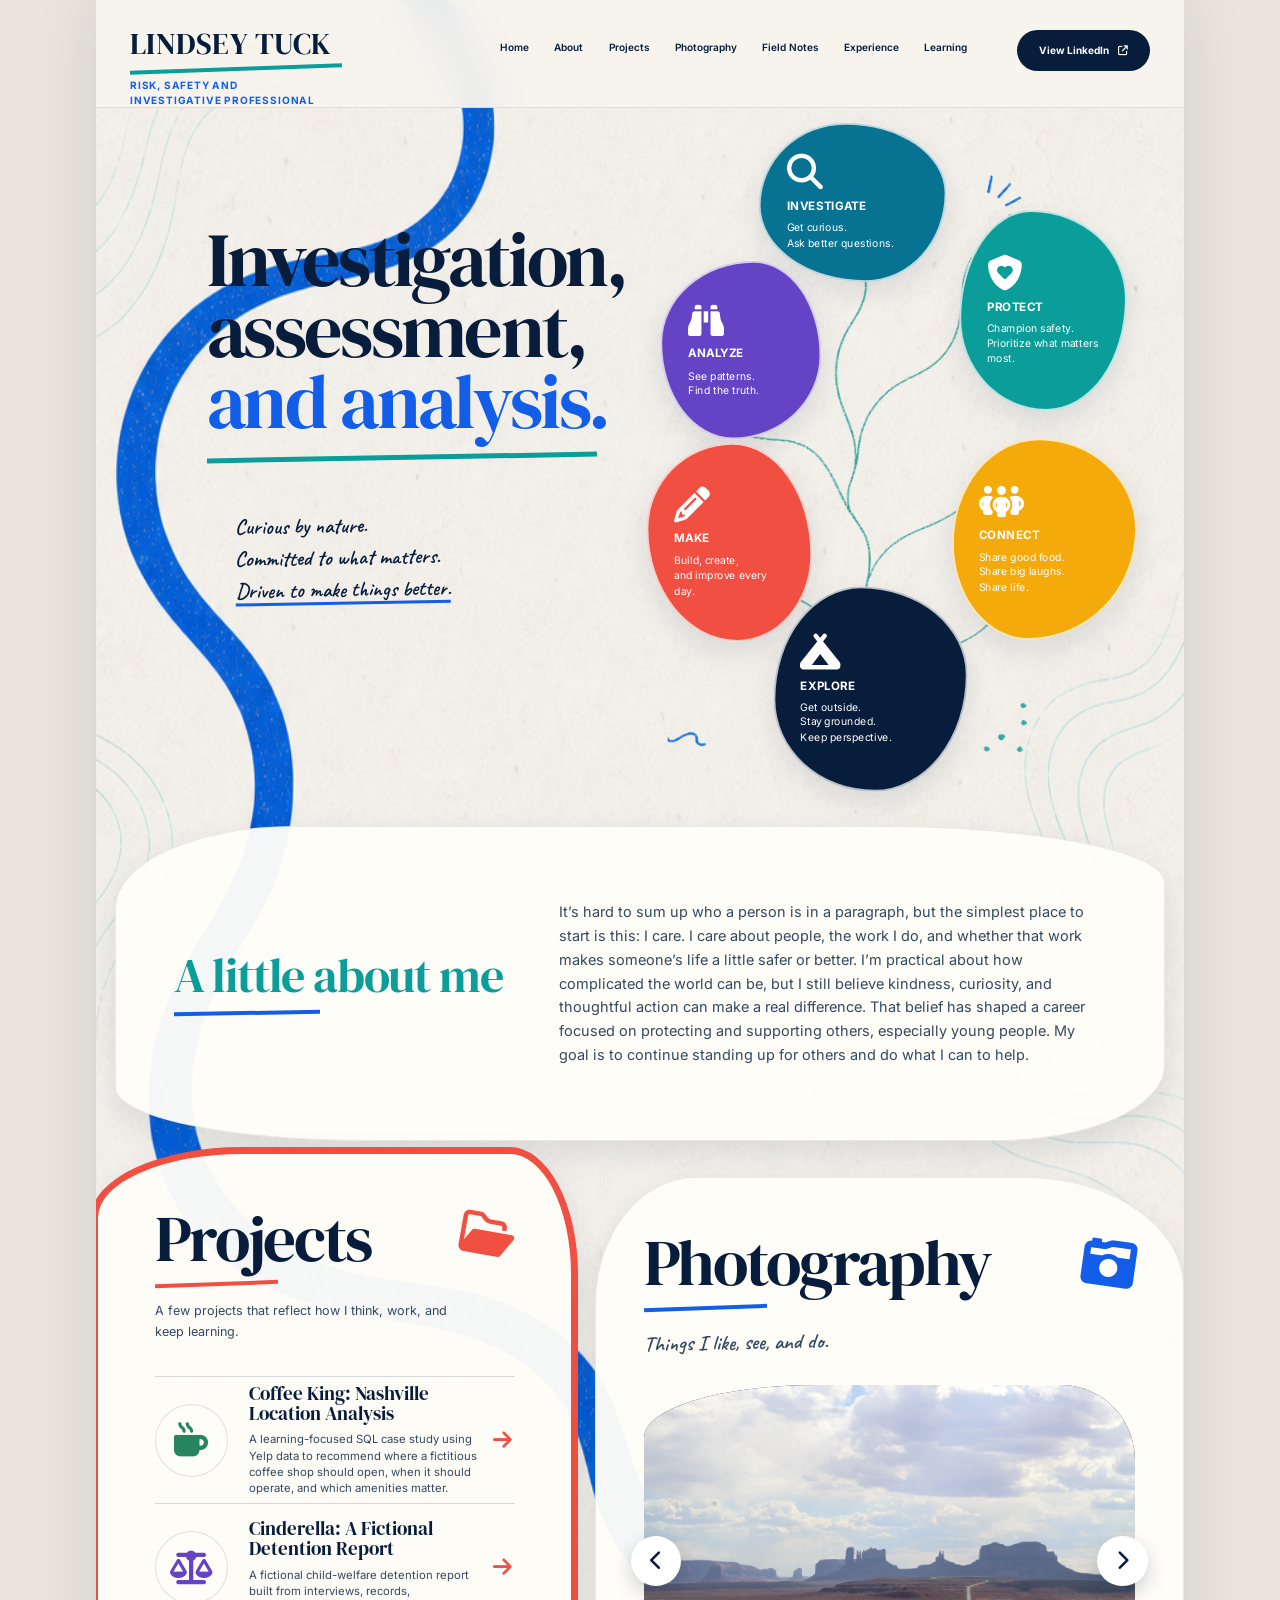
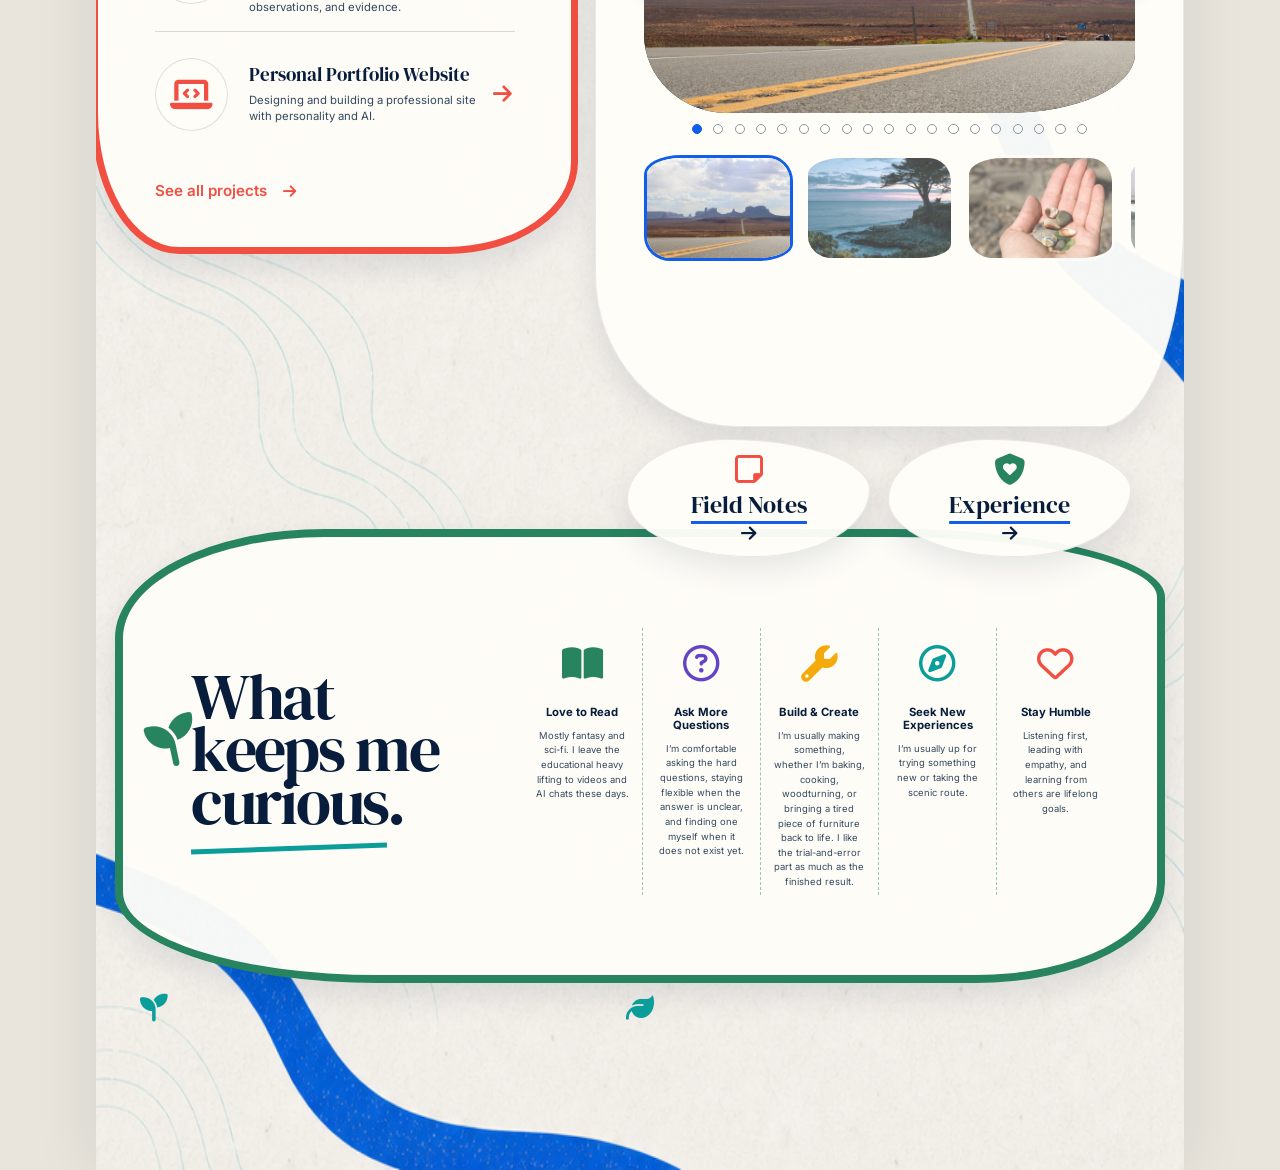
==== commit 955a96da: "Polish Cinderella report and portfolio interactions" ====
--- a/index.html
+++ b/index.html
@@ -22,8 +22,8 @@
       referrerpolicy="no-referrer"
     />
     <link rel="stylesheet" href="styles.css?v=20260810-1" />
-    <script src="articles.js?v=20260805-2" defer></script>
-    <script src="script.js?v=20260805-2" defer></script>
+    <script src="articles.js?v=20260921-1" defer></script>
+    <script src="script.js?v=20260921-1" defer></script>
   </head>
   <body>
     <a class="skip-link" href="#main-content">Skip to content</a>
@@ -471,7 +471,7 @@
             <article>
             <i class="fa-regular fa-circle-question" aria-hidden="true"></i>
             <h3>Ask More Questions</h3>
-            <p>I’m comfortable asking the silly questions, staying flexible when the answer is unclear, and finding one myself when it does not exist yet.</p>
+            <p>I’m comfortable asking the hard questions, staying flexible when the answer is unclear, and finding one myself when it does not exist yet.</p>
             </article>
             <article>
             <i class="fa-solid fa-wrench" aria-hidden="true"></i>
@@ -481,7 +481,7 @@
             <article>
             <i class="fa-regular fa-compass" aria-hidden="true"></i>
             <h3>Seek New Experiences</h3>
-            <p>I’m usually up for trying something new or taking the scenic route, provided the wind is not trying to personally fight me.</p>
+            <p>I’m usually up for trying something new or taking the scenic route.</p>
             </article>
             <article>
             <i class="fa-regular fa-heart" aria-hidden="true"></i>
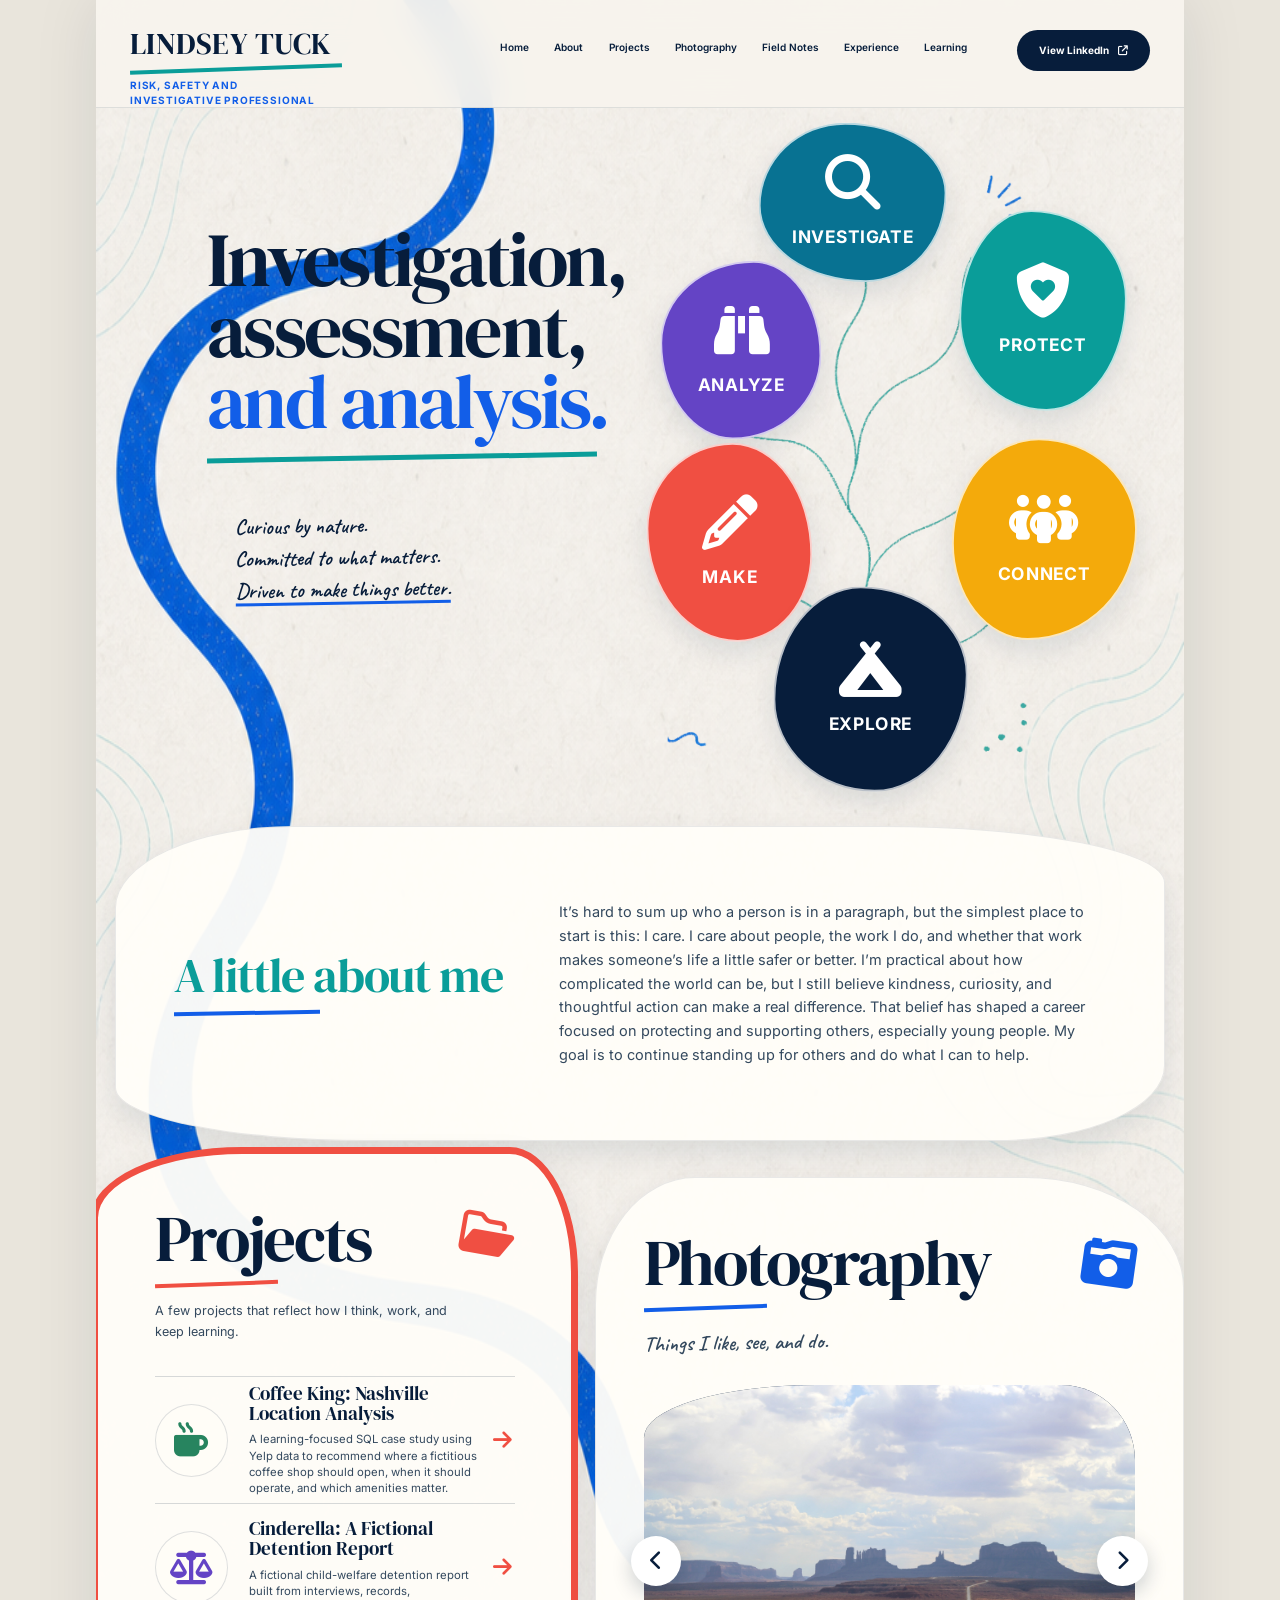
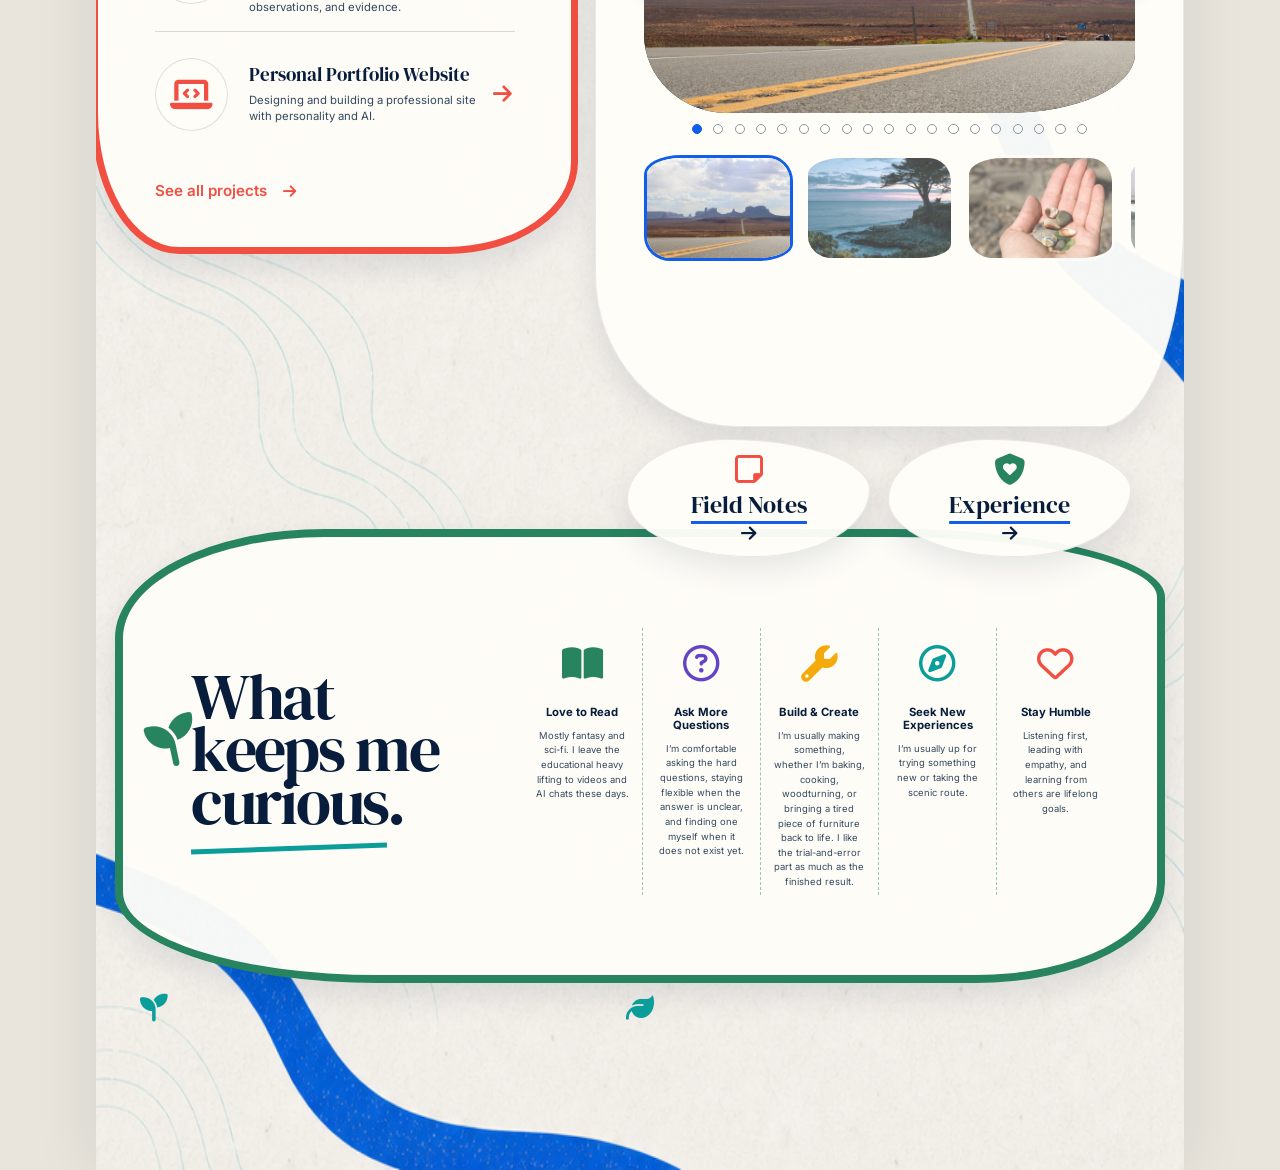
==== commit fffee064: "Refine homepage bubbles and project directory icon" ====
--- a/index.html
+++ b/index.html
@@ -1,6 +1,14 @@
 <!doctype html>
 <html lang="en">
   <head>
+    <!-- Google tag (gtag.js) -->
+    <script async src="https://www.googletagmanager.com/gtag/js?id=G-1LBFBFS69Z"></script>
+    <script>
+      window.dataLayer = window.dataLayer || [];
+      function gtag(){dataLayer.push(arguments);}
+      gtag('js', new Date());
+      gtag('config', 'G-1LBFBFS69Z');
+    </script>
     <meta charset="UTF-8" />
     <meta name="viewport" content="width=device-width, initial-scale=1.0" />
     <meta
@@ -9,6 +17,22 @@
     />
     <meta name="theme-color" content="#f7f4ed" />
     <title>Lindsey Tuck | Risk, Safety &amp; Investigation</title>
+    <link rel="canonical" href="https://lindseytuck.com/" />
+    <meta property="og:type" content="website" />
+    <meta property="og:site_name" content="Lindsey Tuck" />
+    <meta property="og:title" content="Lindsey Tuck | Risk, Safety &amp; Investigation" />
+    <meta property="og:description" content="Lindsey Tuck is a risk, safety, and investigative professional working where careful questions, human context, and practical problem solving meet." />
+    <meta property="og:url" content="https://lindseytuck.com/" />
+    <meta property="og:image" content="https://lindseytuck.com/assets/lindsey-tuck-social.jpg" />
+    <meta property="og:image:type" content="image/jpeg" />
+    <meta property="og:image:width" content="1200" />
+    <meta property="og:image:height" content="630" />
+    <meta property="og:image:alt" content="Preview of Lindsey Tuck’s risk, safety, and investigation portfolio" />
+    <meta name="twitter:card" content="summary_large_image" />
+    <meta name="twitter:title" content="Lindsey Tuck | Risk, Safety &amp; Investigation" />
+    <meta name="twitter:description" content="Risk, safety, and investigative work grounded in careful questions, human context, and practical problem solving." />
+    <meta name="twitter:image" content="https://lindseytuck.com/assets/lindsey-tuck-social.jpg" />
+    <meta name="twitter:image:alt" content="Preview of Lindsey Tuck’s risk, safety, and investigation portfolio" />
     <link rel="icon" href="assets/favicon.svg" type="image/svg+xml" />
     <link rel="preconnect" href="https://fonts.googleapis.com" />
     <link rel="preconnect" href="https://fonts.gstatic.com" crossorigin />
@@ -21,7 +45,7 @@
       href="https://cdnjs.cloudflare.com/ajax/libs/font-awesome/6.7.2/css/all.min.css"
       referrerpolicy="no-referrer"
     />
-    <link rel="stylesheet" href="styles.css?v=20260810-1" />
+    <link rel="stylesheet" href="styles.css?v=20260928-1" />
     <script src="articles.js?v=20260921-1" defer></script>
     <script src="script.js?v=20260921-1" defer></script>
   </head>
@@ -86,42 +110,36 @@
               <i class="fa-solid fa-magnifying-glass" aria-hidden="true"></i>
               <div>
                 <h2>Investigate</h2>
-                <p>Get curious.<br />Ask better questions.</p>
               </div>
             </article>
             <article class="skill-bubble skill-bubble--analyze">
               <i class="fa-solid fa-binoculars" aria-hidden="true"></i>
               <div>
                 <h2>Analyze</h2>
-                <p>See patterns.<br />Find the truth.</p>
               </div>
             </article>
             <article class="skill-bubble skill-bubble--protect">
               <i class="fa-solid fa-shield-heart" aria-hidden="true"></i>
               <div>
                 <h2>Protect</h2>
-                <p>Champion safety.<br />Prioritize what matters most.</p>
               </div>
             </article>
             <article class="skill-bubble skill-bubble--make">
               <i class="fa-solid fa-pencil" aria-hidden="true"></i>
               <div>
                 <h2>Make</h2>
-                <p>Build, create,<br />and improve every day.</p>
               </div>
             </article>
             <article class="skill-bubble skill-bubble--connect">
               <i class="fa-solid fa-people-group" aria-hidden="true"></i>
               <div>
                 <h2>Connect</h2>
-                <p>Share good food.<br />Share big laughs.<br />Share life.</p>
               </div>
             </article>
             <article class="skill-bubble skill-bubble--explore">
               <i class="fa-solid fa-campground" aria-hidden="true"></i>
               <div>
                 <h2>Explore</h2>
-                <p>Get outside.<br />Stay grounded.<br />Keep perspective.</p>
               </div>
             </article>
           </div>
@@ -500,6 +518,7 @@
           <a href="field-notes.html">Field Notes</a>
           <a href="#photography">Photography</a>
           <a href="assets/resume-lindsey-tuck.pdf" target="_blank" rel="noreferrer">Résumé</a>
+          <a href="privacy.html">Privacy</a>
         </nav>
         <span aria-hidden="true"><i class="fa-solid fa-leaf"></i></span>
       </footer>
--- a/styles.css
+++ b/styles.css
@@ -271,11 +271,13 @@
   z-index: 1;
   display: flex;
   flex-direction: column;
+  align-items: center;
   justify-content: center;
   padding: 22px;
   border: 2px solid rgba(255, 255, 255, 0.72);
   box-shadow: var(--shadow);
   color: white;
+  text-align: center;
   transition: transform 180ms ease;
 }
 
@@ -285,22 +287,16 @@
 }
 
 .skill-bubble i {
-  margin-bottom: 7px;
-  font-size: 31px;
+  margin-bottom: 12px;
+  font-size: 48px;
 }
 
 .skill-bubble h2 {
   margin: 0;
-  font-size: 10px;
+  font-size: 15px;
   font-weight: 700;
-  letter-spacing: 0.02em;
+  letter-spacing: 0.045em;
   text-transform: uppercase;
-}
-
-.skill-bubble p {
-  margin: 5px 0 0;
-  font-size: 9px;
-  line-height: 1.45;
 }
 
 .skill-bubble--investigate {
@@ -1226,7 +1222,9 @@
   .skill-map {
     --connector-position: center;
     --connector-size: 100% 100%;
-    width: 100%;
+    width: min(100%, calc(100vw - 36px));
+    min-width: 0;
+    justify-self: start;
     height: min(126vw, 505px);
     margin-top: 24px;
     top: 0;
@@ -1245,21 +1243,16 @@
   }
 
   .skill-bubble i {
-    margin-bottom: 5px;
-    font-size: clamp(19px, 6vw, 27px);
+    margin-bottom: clamp(7px, 2.2vw, 11px);
+    font-size: clamp(32px, 10vw, 44px);
   }
 
   .skill-bubble h2 {
-    font-size: clamp(8px, 2.6vw, 11px);
-  }
-
-  .skill-bubble p {
-    margin-top: 4px;
-    font-size: clamp(7px, 2.25vw, 9px);
-    line-height: 1.35;
+    font-size: clamp(12px, 3.7vw, 16px);
   }
 
   .skill-bubble--investigate {
+    z-index: 2;
     top: 0;
     left: 35%;
     width: 44%;
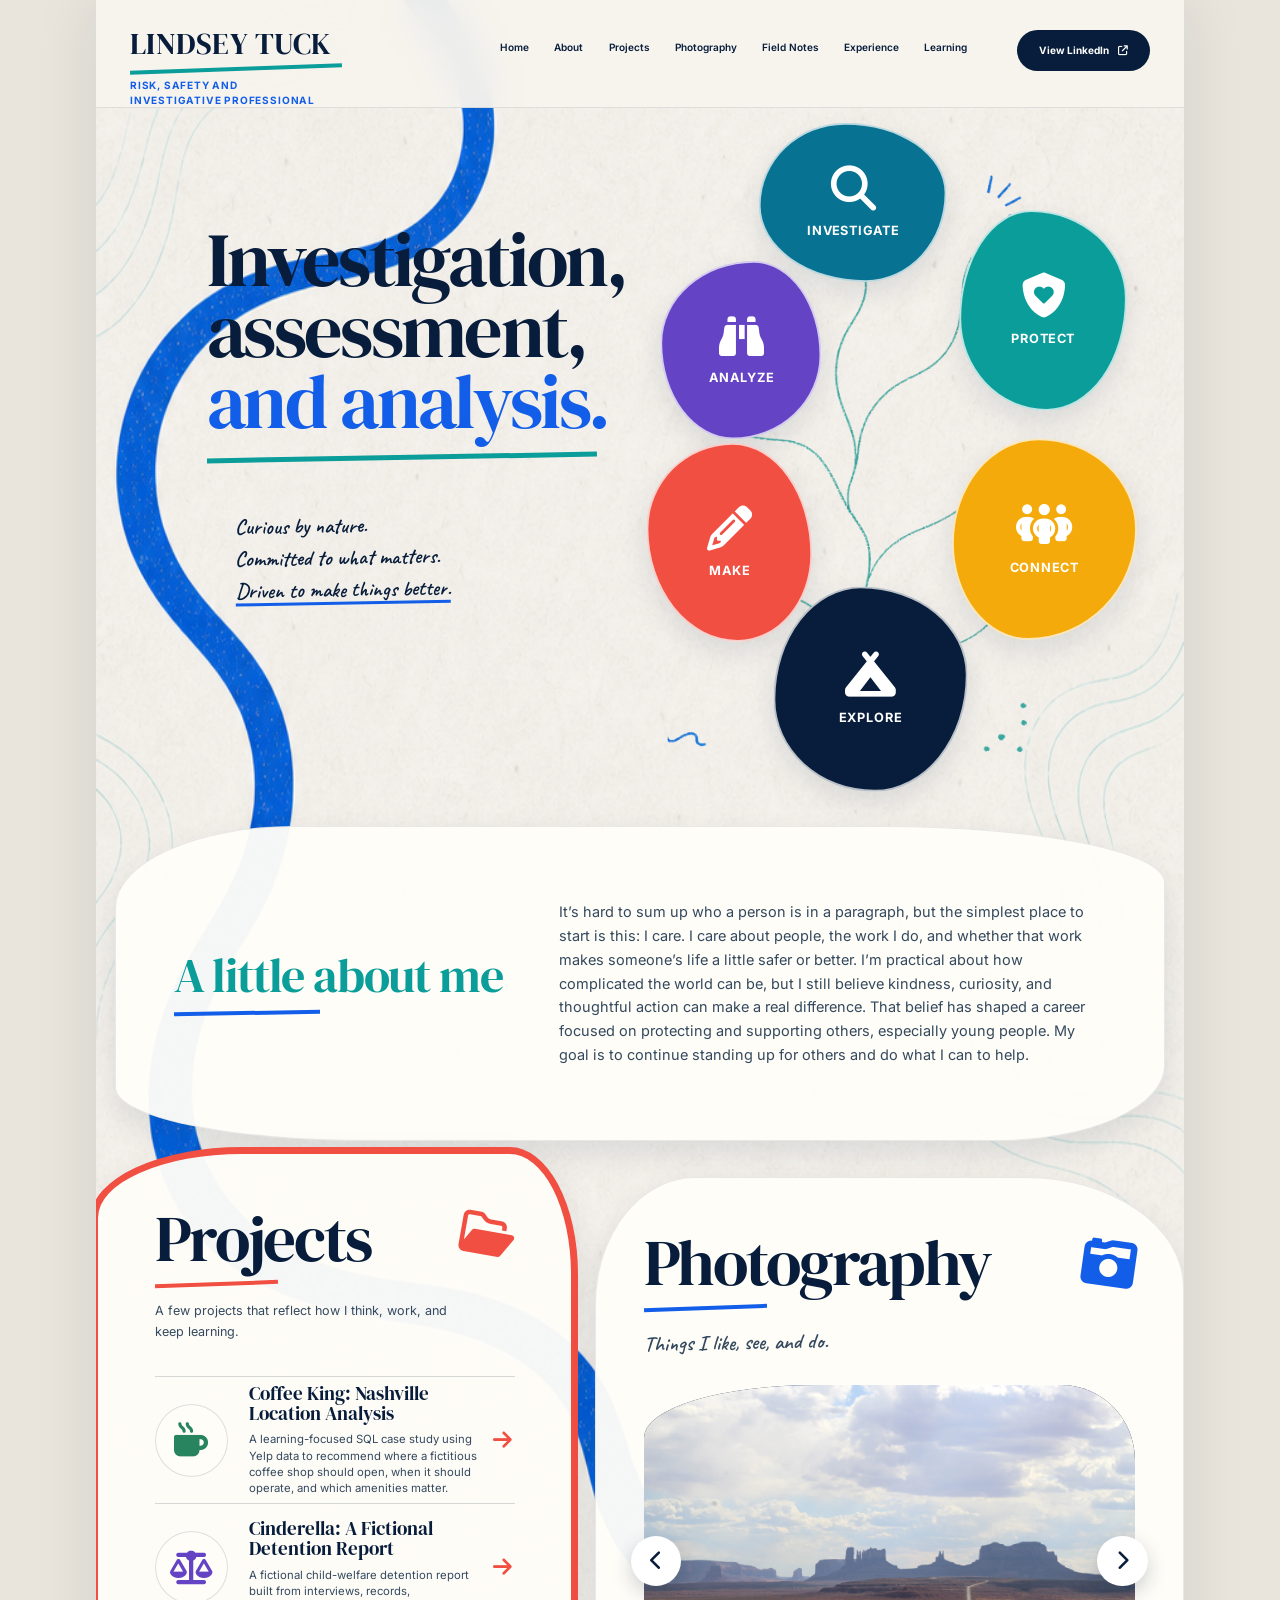
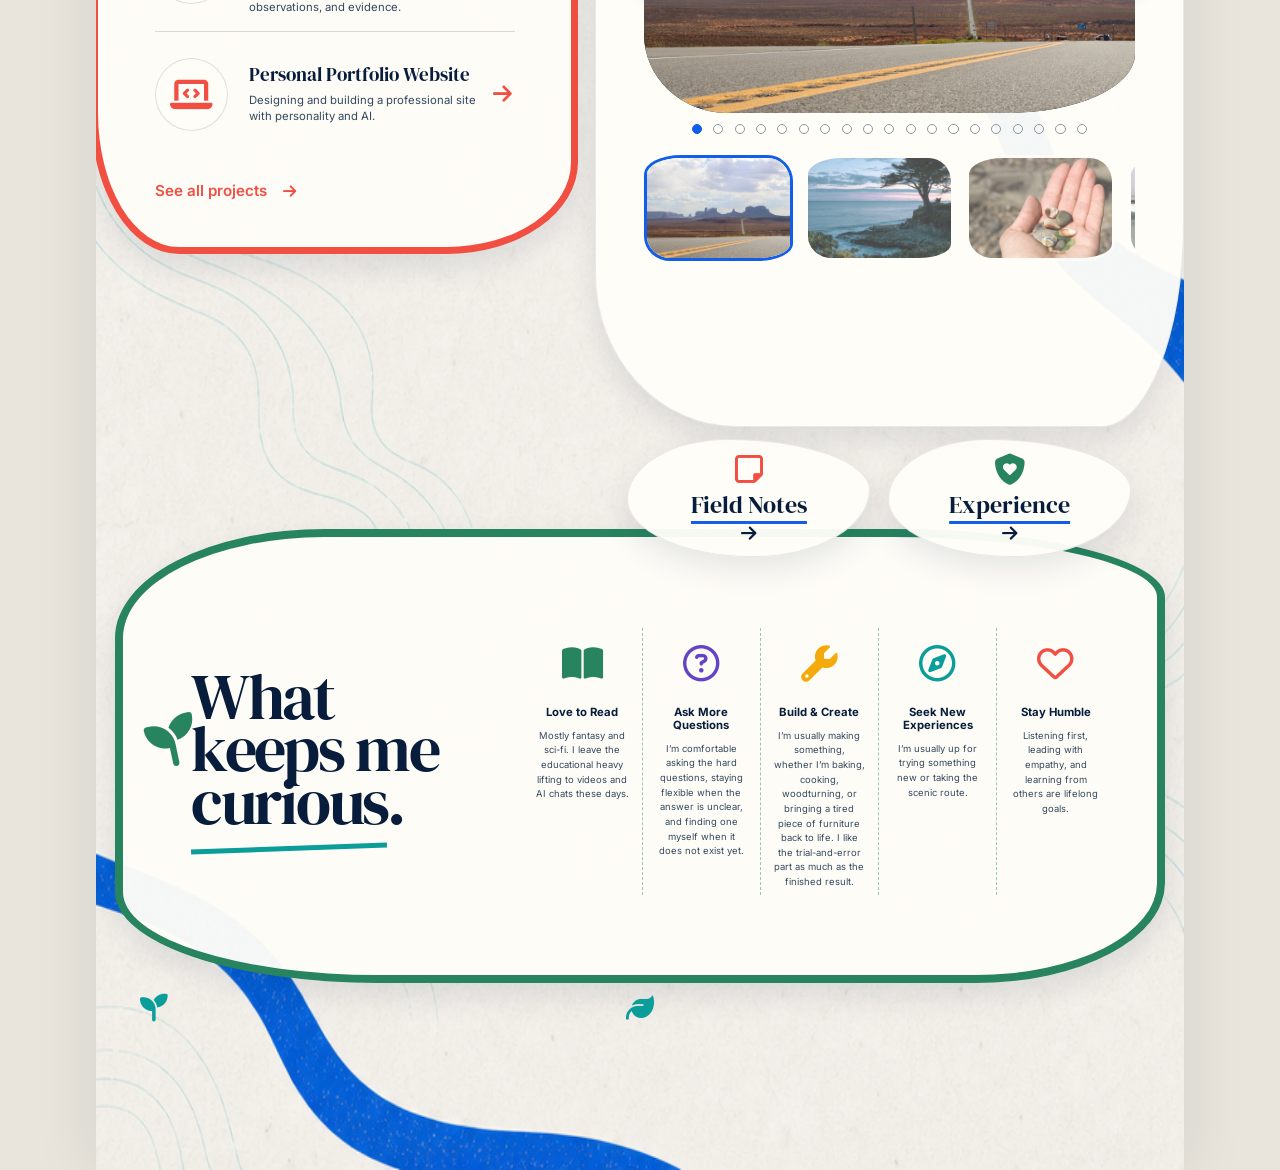
==== commit 6f7781eb: "Refine homepage labels and social preview" ====
--- a/index.html
+++ b/index.html
@@ -23,7 +23,7 @@
     <meta property="og:title" content="Lindsey Tuck | Risk, Safety &amp; Investigation" />
     <meta property="og:description" content="Lindsey Tuck is a risk, safety, and investigative professional working where careful questions, human context, and practical problem solving meet." />
     <meta property="og:url" content="https://lindseytuck.com/" />
-    <meta property="og:image" content="https://lindseytuck.com/assets/lindsey-tuck-social.jpg" />
+    <meta property="og:image" content="https://lindseytuck.com/assets/lindsey-tuck-social-20260928.jpg" />
     <meta property="og:image:type" content="image/jpeg" />
     <meta property="og:image:width" content="1200" />
     <meta property="og:image:height" content="630" />
@@ -31,7 +31,7 @@
     <meta name="twitter:card" content="summary_large_image" />
     <meta name="twitter:title" content="Lindsey Tuck | Risk, Safety &amp; Investigation" />
     <meta name="twitter:description" content="Risk, safety, and investigative work grounded in careful questions, human context, and practical problem solving." />
-    <meta name="twitter:image" content="https://lindseytuck.com/assets/lindsey-tuck-social.jpg" />
+    <meta name="twitter:image" content="https://lindseytuck.com/assets/lindsey-tuck-social-20260928.jpg" />
     <meta name="twitter:image:alt" content="Preview of Lindsey Tuck’s risk, safety, and investigation portfolio" />
     <link rel="icon" href="assets/favicon.svg" type="image/svg+xml" />
     <link rel="preconnect" href="https://fonts.googleapis.com" />
@@ -45,7 +45,7 @@
       href="https://cdnjs.cloudflare.com/ajax/libs/font-awesome/6.7.2/css/all.min.css"
       referrerpolicy="no-referrer"
     />
-    <link rel="stylesheet" href="styles.css?v=20260928-1" />
+    <link rel="stylesheet" href="styles.css?v=20260928-2" />
     <script src="articles.js?v=20260921-1" defer></script>
     <script src="script.js?v=20260921-1" defer></script>
   </head>
--- a/styles.css
+++ b/styles.css
@@ -287,15 +287,15 @@
 }
 
 .skill-bubble i {
-  margin-bottom: 12px;
-  font-size: 48px;
+  margin-bottom: 9px;
+  font-size: 39px;
 }
 
 .skill-bubble h2 {
   margin: 0;
-  font-size: 15px;
+  font-size: 11px;
   font-weight: 700;
-  letter-spacing: 0.045em;
+  letter-spacing: 0.055em;
   text-transform: uppercase;
 }
 
@@ -1243,12 +1243,12 @@
   }
 
   .skill-bubble i {
-    margin-bottom: clamp(7px, 2.2vw, 11px);
-    font-size: clamp(32px, 10vw, 44px);
+    margin-bottom: clamp(6px, 1.8vw, 8px);
+    font-size: clamp(27px, 8.5vw, 36px);
   }
 
   .skill-bubble h2 {
-    font-size: clamp(12px, 3.7vw, 16px);
+    font-size: clamp(9px, 2.8vw, 11px);
   }
 
   .skill-bubble--investigate {
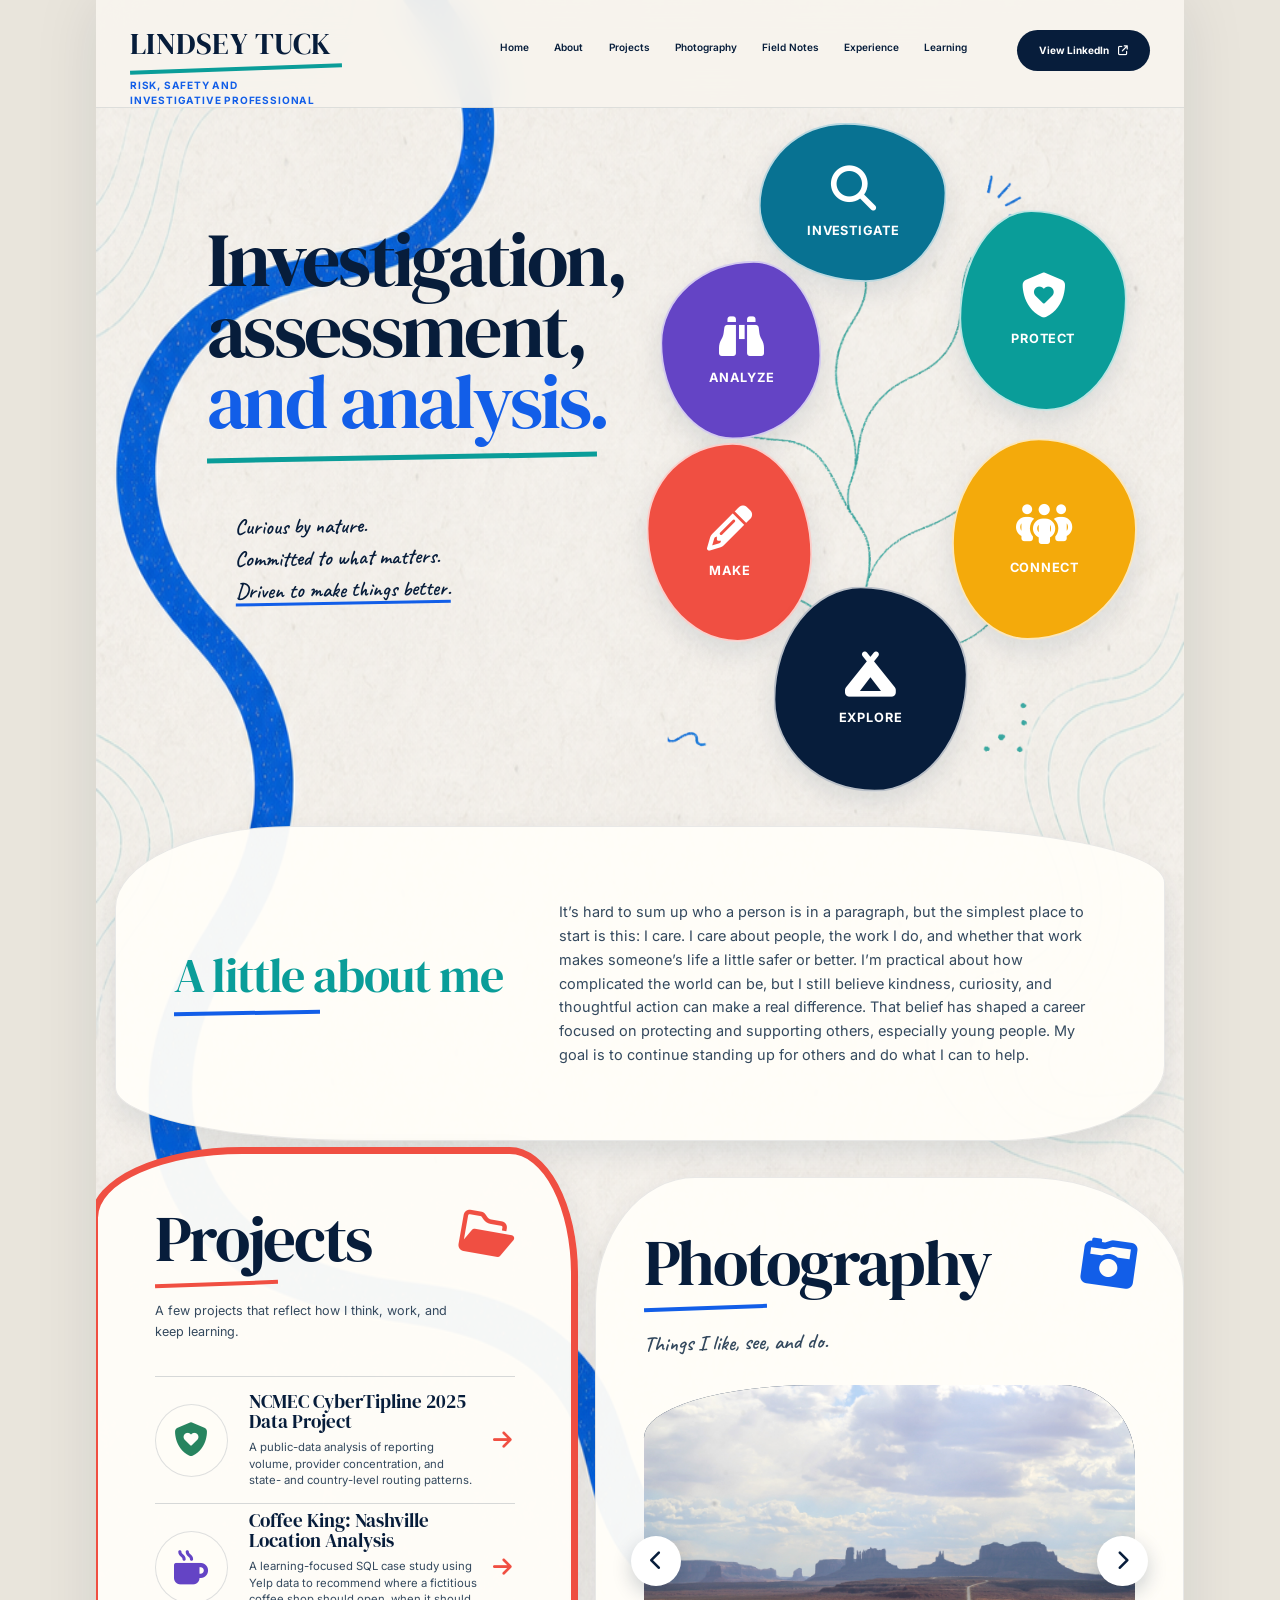
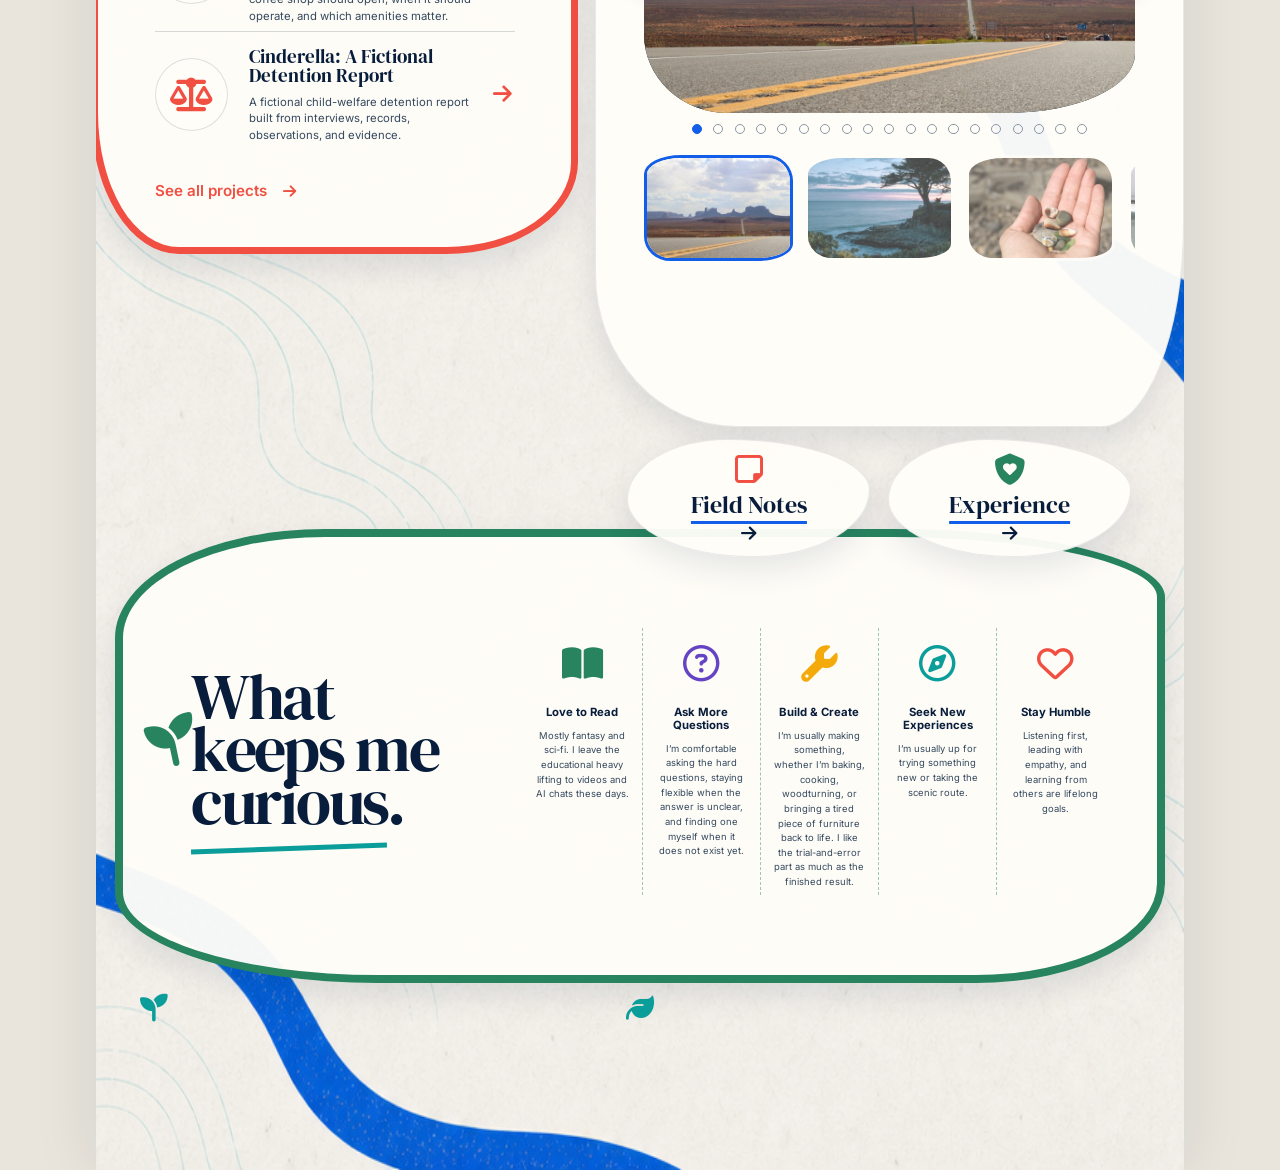
==== commit 7c764855: "Use investigator title and LinkedIn calls to action" ====
--- a/index.html
+++ b/index.html
@@ -517,7 +517,7 @@
           <a href="#top">Home</a>
           <a href="field-notes.html">Field Notes</a>
           <a href="#photography">Photography</a>
-          <a href="assets/resume-lindsey-tuck.pdf" target="_blank" rel="noreferrer">Résumé</a>
+          <a href="https://www.linkedin.com/in/lindsey-tuck" target="_blank" rel="noreferrer">LinkedIn</a>
           <a href="privacy.html">Privacy</a>
         </nav>
         <span aria-hidden="true"><i class="fa-solid fa-leaf"></i></span>
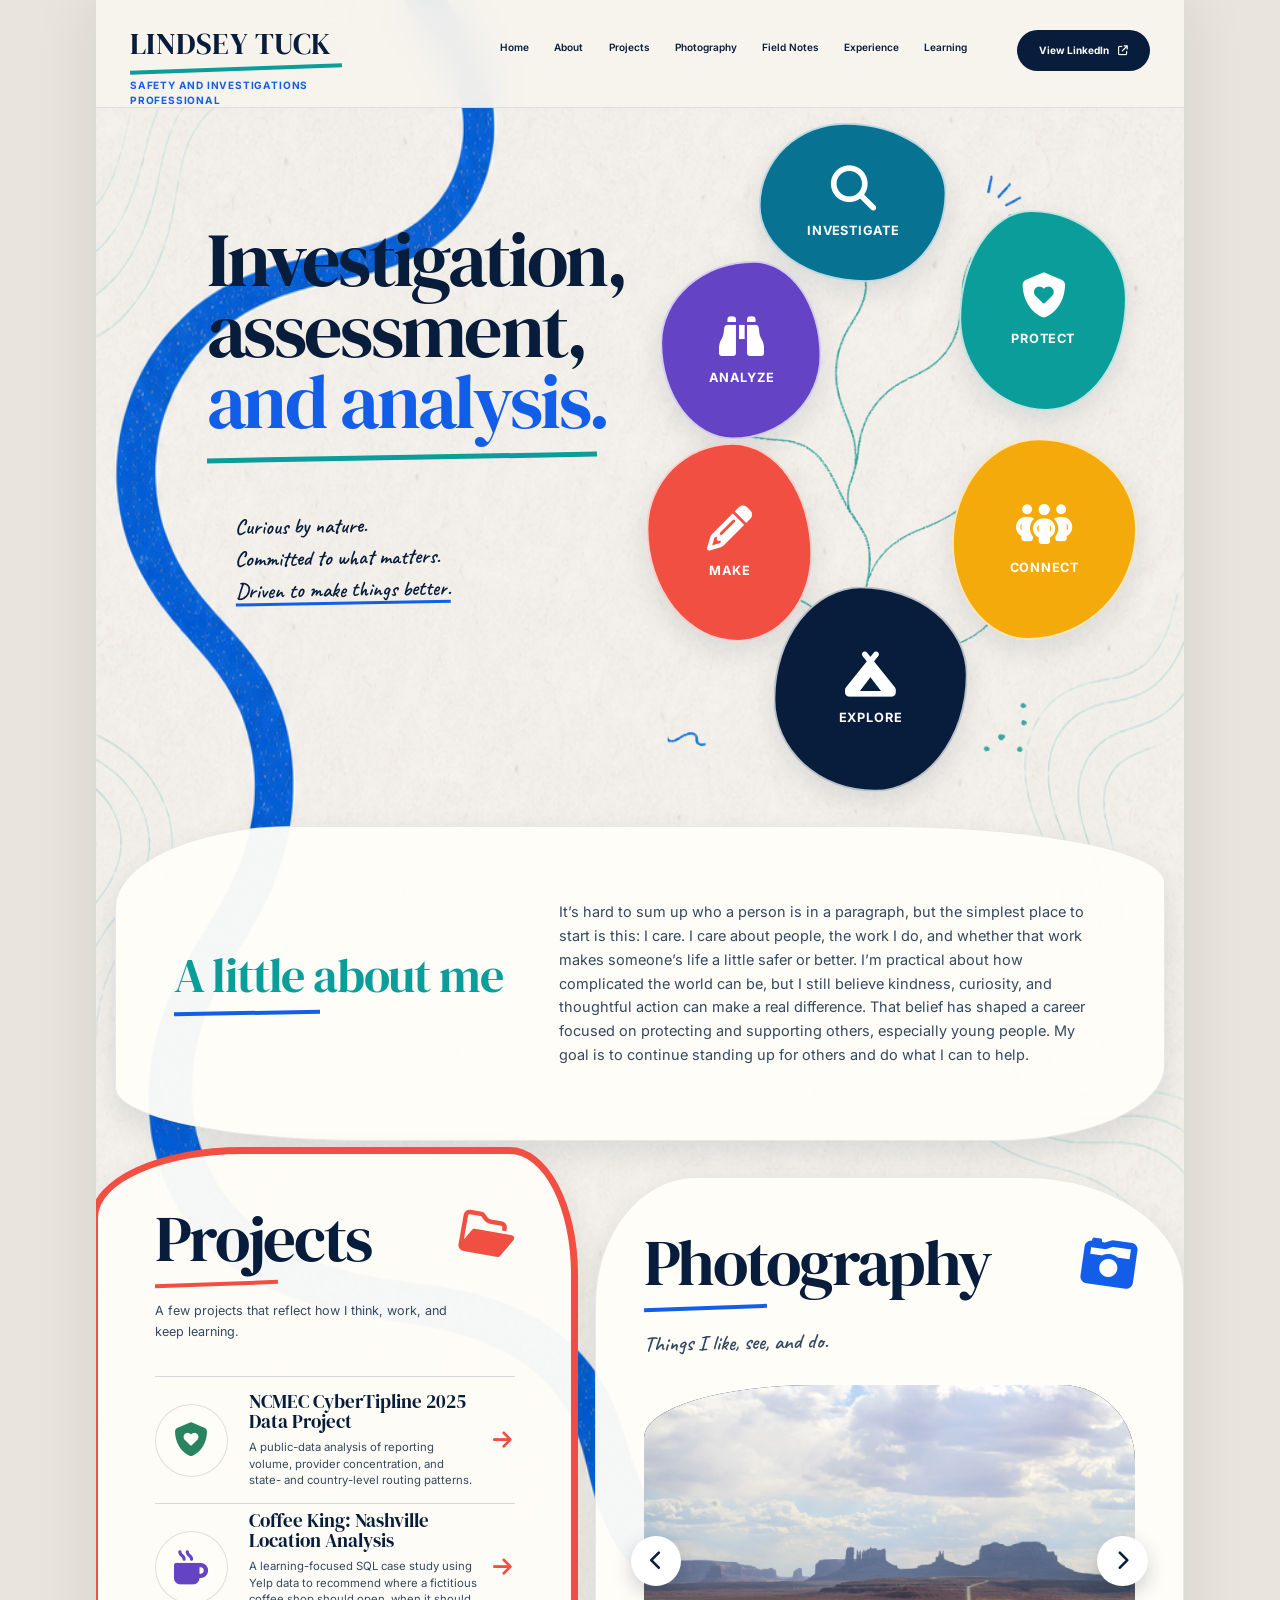
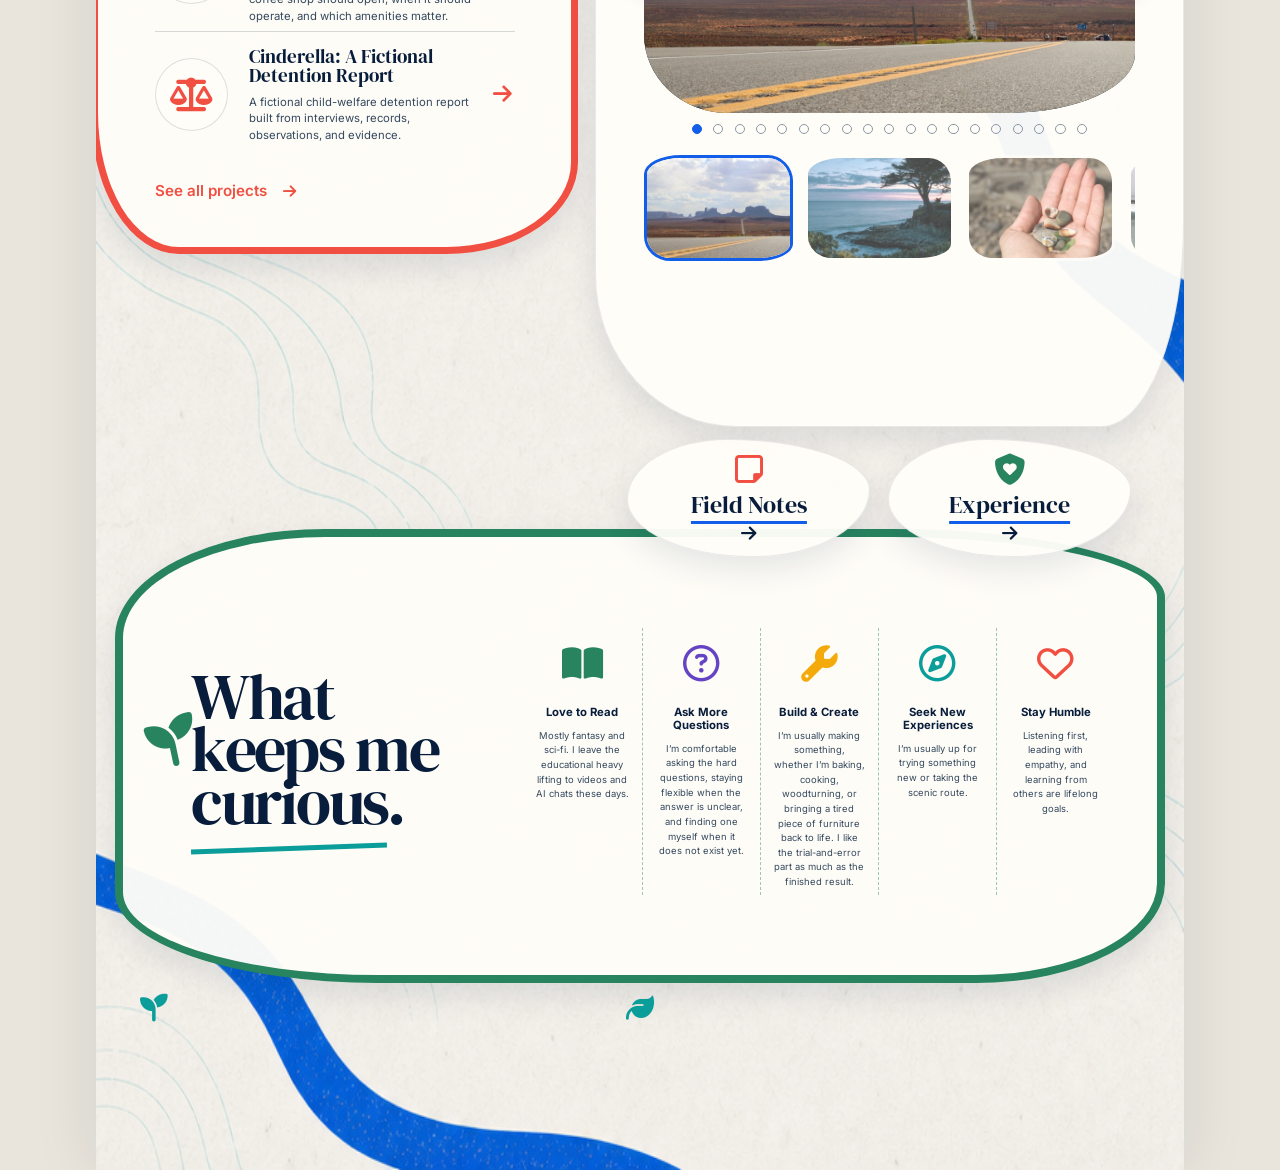
==== commit 103a3ad9: "Update site-wide professional label" ====
--- a/index.html
+++ b/index.html
@@ -13,26 +13,26 @@
     <meta name="viewport" content="width=device-width, initial-scale=1.0" />
     <meta
       name="description"
-      content="Lindsey Tuck is a risk, safety, and investigative professional working where careful questions, human context, and practical problem solving meet."
+      content="Lindsey Tuck is a safety and investigations professional working where careful questions, human context, and practical problem solving meet."
     />
     <meta name="theme-color" content="#f7f4ed" />
-    <title>Lindsey Tuck | Risk, Safety &amp; Investigation</title>
+    <title>Lindsey Tuck | Safety and Investigations Professional</title>
     <link rel="canonical" href="https://lindseytuck.com/" />
     <meta property="og:type" content="website" />
     <meta property="og:site_name" content="Lindsey Tuck" />
-    <meta property="og:title" content="Lindsey Tuck | Risk, Safety &amp; Investigation" />
-    <meta property="og:description" content="Lindsey Tuck is a risk, safety, and investigative professional working where careful questions, human context, and practical problem solving meet." />
+    <meta property="og:title" content="Lindsey Tuck | Safety and Investigations Professional" />
+    <meta property="og:description" content="Lindsey Tuck is a safety and investigations professional working where careful questions, human context, and practical problem solving meet." />
     <meta property="og:url" content="https://lindseytuck.com/" />
-    <meta property="og:image" content="https://lindseytuck.com/assets/lindsey-tuck-social-20260928.jpg" />
+    <meta property="og:image" content="https://lindseytuck.com/assets/lindsey-tuck-social-20261015.jpg" />
     <meta property="og:image:type" content="image/jpeg" />
     <meta property="og:image:width" content="1200" />
     <meta property="og:image:height" content="630" />
-    <meta property="og:image:alt" content="Preview of Lindsey Tuck’s risk, safety, and investigation portfolio" />
+    <meta property="og:image:alt" content="Preview of Lindsey Tuck’s safety and investigations portfolio" />
     <meta name="twitter:card" content="summary_large_image" />
-    <meta name="twitter:title" content="Lindsey Tuck | Risk, Safety &amp; Investigation" />
-    <meta name="twitter:description" content="Risk, safety, and investigative work grounded in careful questions, human context, and practical problem solving." />
-    <meta name="twitter:image" content="https://lindseytuck.com/assets/lindsey-tuck-social-20260928.jpg" />
-    <meta name="twitter:image:alt" content="Preview of Lindsey Tuck’s risk, safety, and investigation portfolio" />
+    <meta name="twitter:title" content="Lindsey Tuck | Safety and Investigations Professional" />
+    <meta name="twitter:description" content="Safety and investigations work grounded in careful questions, human context, and practical problem solving." />
+    <meta name="twitter:image" content="https://lindseytuck.com/assets/lindsey-tuck-social-20261015.jpg" />
+    <meta name="twitter:image:alt" content="Preview of Lindsey Tuck’s safety and investigations portfolio" />
     <link rel="icon" href="assets/favicon.svg" type="image/svg+xml" />
     <link rel="preconnect" href="https://fonts.googleapis.com" />
     <link rel="preconnect" href="https://fonts.gstatic.com" crossorigin />
@@ -56,7 +56,7 @@
       <header class="site-header">
         <a class="brand" href="#top" aria-label="Lindsey Tuck, home">
           <span class="brand__name">Lindsey Tuck</span>
-          <span class="brand__role">Risk, Safety and<br />Investigative Professional</span>
+          <span class="brand__role">Safety and Investigations<br />Professional</span>
         </a>
 
         <button
